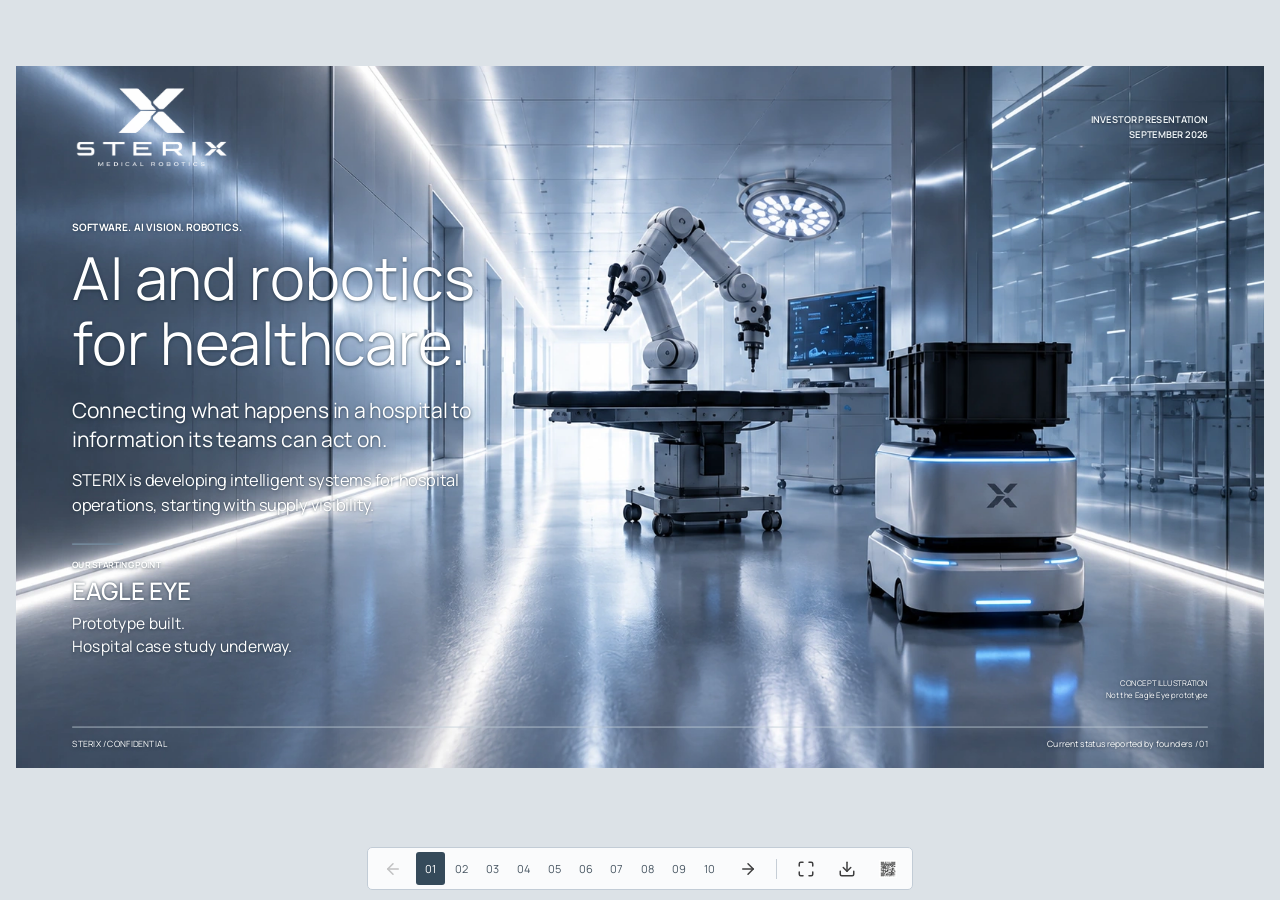
==== public/index.html @ 28130196 "Publish ten-page STERIX investor deck with supplied imagery and QR" ====
<!doctype html>
<html lang="en"><head>
<meta charset="utf-8">
<meta name="viewport" content="width=device-width,initial-scale=1">
<meta name="theme-color" content="#edf1f4">
<meta name="description" content="STERIX is developing software, AI vision and robotics for hospital operations. Investor presentation, September 2026.">
<meta name="robots" content="noindex,nofollow">
<meta property="og:title" content="STERIX | AI and robotics for healthcare">
<meta property="og:description" content="Software, AI vision and robotics for hospital operations. Investor presentation.">
<meta property="og:type" content="website">
<meta property="og:url" content="https://pitch.sterix.us/">
<meta property="og:image" content="https://pitch.sterix.us/assets/hero-supplied.0e3d3bbb1139.webp">
<title>STERIX | Investor Presentation</title>
<link rel="stylesheet" href="styles.d0906f175a22.css">
<script src="deck.1eab50371f44.js" defer=""></script>
<meta name="sterix-release" content="7e1e22ae320a"></head>
<body>
<main class="stage" aria-label="STERIX investor presentation">
<div class="slides">

<section class="slide cover cinematic" id="s1" aria-label="01 / Vision">
<img class="scene" src="assets/hero-supplied.0e3d3bbb1139.webp" alt="Concept illustration of a mobile robot and surgical research arms in a silver clinical environment">
<div class="scene-shade"></div>
<header class="page-header"><img class="logo" src="assets/logo.6b0d9ad7f511.png" alt="STERIX Medical Robotics"><p class="edition">INVESTOR PRESENTATION<br>SEPTEMBER 2026</p></header>
<div class="cover-copy">
<p class="eyebrow">SOFTWARE. AI VISION. ROBOTICS.</p>
<h1>AI and robotics<br>for healthcare.</h1>
<p class="lead">Connecting what happens in a hospital to information its teams can act on.</p>
<p class="horizon">STERIX is developing intelligent systems for hospital operations, starting with supply visibility.</p>
<div class="proof"><span class="proof-rule"></span><p class="eyebrow">OUR STARTING POINT</p><h2>EAGLE EYE</h2><p>Prototype built.<br>Hospital case study underway.</p></div>
</div>
<p class="art-caption">CONCEPT ILLUSTRATION<br>Not the Eagle Eye prototype</p>
<footer class="page-footer"><span>STERIX / CONFIDENTIAL</span><span>Current status reported by founders / 01</span></footer>
</section>

<section class="slide problem" id="s2" aria-label="02 / The workflow gap" hidden="">
<header class="page-header"><img class="logo" src="assets/logo.6b0d9ad7f511.png" alt="STERIX Medical Robotics"><span class="folio">02</span></header>
<div class="page-body">
<p class="eyebrow">START WITH A SPECIFIC WORKFLOW</p>
<h2>THE GAP WE'RE TARGETING.</h2>
<p class="intro">A supply check should lead to a clear next step, not just another observation.</p>
<div class="problem-grid">
<div class="needs">
<article><span class="step-number">01</span><div><h3>SEE WHAT IS THERE</h3><p>Check the presence of gloves, wipes and briefs. Establish what camera observations can reliably show.</p></div></article>
<article><span class="step-number">02</span><div><h3>KNOW WHO ACTS</h3><p>Make an exception visible to the appropriate team, with a clear owner and an agreed response.</p></div></article>
<article><span class="step-number">03</span><div><h3>KNOW WHAT HAPPENED</h3><p>Connect the finding to staff review and, in the planned workflow, a record of completed action.</p></div></article>
</div>
<div class="context-column"><figure><img src="assets/cabinet-supplied.9a222109af74.webp" alt="Silver mobile supply cabinet concept"><figcaption>CONCEPT ILLUSTRATION / NOT PROTOTYPE HARDWARE</figcaption></figure><p><strong>THE QUESTION WE'RE TESTING</strong><br>Can camera-derived evidence reduce checking effort and improve exception follow-through?</p></div>
</div>
<p class="baseline"><strong>BUILT AROUND EXISTING OPERATIONS</strong> Hospitals already use inventory software, barcodes, RFID and replenishment systems. Our intended buyers are supply-chain and operations teams, working with IT and clinical staff.</p>
</div>
<p class="sources">Workflow hypothesis, not a proven market-wide gap. Established approaches: GS1 Healthcare standards; PAR Excellence inventory automation. See source notes.</p>
<footer class="page-footer"><span>STERIX / THE PROBLEM</span><span>Validate a workflow before expanding / 02</span></footer>
</section>

<section class="slide opportunity" id="s3" aria-label="03 / Adoption context" hidden="">
<header class="page-header"><img class="logo" src="assets/logo.6b0d9ad7f511.png" alt="STERIX Medical Robotics"><span class="folio">03</span></header>
<div class="page-body"><p class="eyebrow">ADOPTION CONTEXT, NOT OUR ADDRESSABLE MARKET</p><h2>WHY NOW: ROBOTICS AT SCALE.</h2>
<p class="intro">Robotics is moving from technical possibility to repeated use. Healthcare adoption still has to be earned, workflow by workflow.</p>
<div class="stats">
<article><img class="line-icon" src="assets/icons/stethoscope.ba52ad92e84d.svg" alt=""><strong class="stat-value">3.15<span>M</span></strong><h3>ROBOT-ASSISTED PROCEDURES</h3><p>Procedures performed worldwide in 2025 using Intuitive's da Vinci surgical systems.</p><small>Intuitive Surgical / 2025 Form 10-K</small></article>
<article><img class="line-icon" src="assets/icons/chart-no-axes-combined.2a614a5c0495.svg" alt=""><strong class="stat-value">$26.3<span>B</span></strong><h3>MEDICAL ROBOTICS MARKET</h3><p>IMARC's global 2025 estimate, with a $97.8B forecast for 2034 across medical robotic systems.</p><small>Third-party market estimate and forecast</small></article>
<article><img class="line-icon" src="assets/icons/factory.45aaeb25e377.svg" alt=""><strong class="stat-value">4.66<span>M</span></strong><h3>INDUSTRIAL ROBOTS IN USE</h3><p>Operational stock worldwide in 2024, across industries. Evidence of broader industrial adoption.</p><small>International Federation of Robotics / 2025</small></article>
</div>
<div class="thesis"><span>OUR RESPONSE</span><p>Take one operational application through hospital evaluation, prove its usefulness, then build toward repeatable deployment.</p></div>
</div>
<p class="sources"><a href="https://www.sec.gov/Archives/edgar/data/1035267/000103526726000010/isrg-20251231.htm">Intuitive 2025 Form 10-K, p. 68</a> · <a href="https://www.imarcgroup.com/medical-robotic-systems-market">IMARC: Medical Robotic Systems Market</a> · <a href="https://ifr.org/ifr-press-releases/news/global-robot-demand-in-factories-doubles-over-10-years">IFR: World Robotics 2025</a><br>Different categories and measurement periods. These figures are context, not STERIX revenue, demand or TAM.</p>
<footer class="page-footer"><span>STERIX / WHY NOW</span><span>Specific application. Measured proof. / 03</span></footer>
</section>

<section class="slide software" id="s4" aria-label="04 / The software" hidden="">
<header class="page-header"><img class="logo" src="assets/logo.6b0d9ad7f511.png" alt="STERIX Medical Robotics"><span class="folio">04</span></header>
<div class="page-body">
<p class="eyebrow">PLANNED ARCHITECTURE / UNDER DEVELOPMENT</p>
<h2>THE SOFTWARE THAT CONNECTS THE WORK.</h2>
<p class="intro">A shared record of evidence, operating rules, exceptions, approvals and what happened next.</p>
<div class="software-grid">
<div class="software-scope">
<article><span class="stage-label">CURRENT APPLICATION</span><h3>PRESENCE AND REPORTING</h3><p>Eagle Eye starts with supply observations and daily reports for staff review.</p></article>
<article><span class="stage-label">PLANNED WORKFLOWS</span><h3>RECONCILIATION AND CLOSURE</h3><p>Connect inventory exceptions, findings or recalls to owners, deadlines, escalation and reviewed closure.</p></article>
<article><span class="stage-label">FUTURE ROBOT OPERATIONS</span><h3>AUTHORIZED ACTION</h3><p>Extend the same record to robot permissions, stop states, maintenance and staff handoffs.</p></article>
</div>
<figure class="software-art"><img src="assets/software-supplied.7e8d77240273.webp" alt="Concept illustration of a hospital operations interface in a silver control room"><figcaption>CONCEPT INTERFACE / ILLUSTRATIVE DATA</figcaption><p>Evidence, ownership and review history in one intended operating view. Not a live product screenshot or a deployed integration.</p></figure>
</div>
<div class="operating-loop"><div><span>01</span><strong>OBSERVE</strong></div><b aria-hidden="true">→</b><div><span>02</span><strong>IDENTIFY WHAT<br>NEEDS ATTENTION</strong></div><b aria-hidden="true">→</b><div><span>03</span><strong>ASSIGN AN OWNER</strong></div><b aria-hidden="true">→</b><div><span>04</span><strong>RECORD COMPLETION</strong></div></div>
</div>
<p class="sources">Intended architecture from STERIX platform and strategy materials. Human accountability remains with staff. This is not a verified, deployed end-to-end platform.</p>
<footer class="page-footer"><span>STERIX / THE SOFTWARE</span><span>From observation to accountable action / 04</span></footer>
</section>

<section class="slide evidence" id="s5" aria-label="05 / Eagle Eye evaluation" hidden="">
<header class="page-header"><img class="logo" src="assets/logo.6b0d9ad7f511.png" alt="STERIX Medical Robotics"><span class="folio">05</span></header>
<div class="page-body"><p class="eyebrow">CURRENT PROOF POINT</p><h2>EAGLE EYE: BUILT AND<br>UNDER EVALUATION.</h2><p class="intro">The first application is deliberately narrow: supply presence, daily reports and staff review.</p>
<div class="evidence-grid"><div><h3 class="column-heading">WHAT EXISTS</h3><p class="large-statement">A built prototype.<br>A hospital case study underway.</p><p class="supporting">Founder-reported status. The current workflow tracks gloves, wipes and briefs. Camera configuration and integration are being assessed.</p><div class="evidence-note"><img src="assets/icons/scan-line.8990b525703a.svg" alt=""><p>The pitch illustrations show a design direction, not photographs or exact renderings of the hospital prototype.</p></div></div>
<div><h3 class="column-heading">WHAT WE'RE TESTING</h3><ul class="test-list"><li><span>01</span>Agreement with staff spot checks</li><li><span>02</span>Missed and incorrect presence reports</li><li><span>03</span>Completeness of daily reports</li><li><span>04</span>Staff effort to review and respond</li><li><span>05</span>Installation and integration requirements</li></ul><p class="test-boundary">Agree acceptance thresholds before evaluation. No performance results are claimed here.</p></div></div>
<div class="current-flow"><span>CURRENT WORKFLOW</span><strong>PRESENCE CHECKS</strong><b aria-hidden="true">→</b><strong>DAILY REPORT</strong><b aria-hidden="true">→</b><strong>STAFF REVIEW</strong></div>
</div>
<p class="sources">Source: founder status and September 14, 2026 integration/demo meeting summary. Proposed evaluation measures, not achieved results.</p>
<footer class="page-footer"><span>STERIX / EAGLE EYE</span><span>Make the evidence inspectable / 05</span></footer>
</section>

<section class="slide portfolio" id="s6" aria-label="06 / Concept portfolio" hidden="">
<header class="page-header"><img class="logo" src="assets/logo.6b0d9ad7f511.png" alt="STERIX Medical Robotics"><span class="folio">06</span></header>
<div class="page-body"><p class="eyebrow">A SHARED SOFTWARE APPROACH / A GATED HARDWARE ROADMAP</p><h2>WHAT WE'RE BUILDING NEXT.</h2><p class="intro">Different hospital tasks. A common ambition: useful evidence, human review and accountable action.</p>
<div class="concepts">
<article><figure><img src="assets/mobile-supplied.efd6587dafb5.webp" alt="Silver mobile robot with a black tote, concept illustration"></figure><p class="concept-category">MOBILE OBSERVATION / CONCEPT</p><h3>SCOUT</h3><p>Mobile inventory and camera observation, connected to records that staff can review.</p></article>
<article><figure><img src="assets/trayguard-studio-original.584236eae730.webp" alt="Instrument inspection and handling concept illustration"></figure><p class="concept-category">INSPECTION + HANDLING / CONCEPT</p><h3>STERISIGHT +<br>TRAYGUARD</h3><p>Inspection records and assisted handling. Staff retain final release responsibility.</p></article>
<article><figure><img src="assets/healthpod.91251e9805c1.webp" alt="Health screening pod concept illustration"></figure><p class="concept-category">SCREENING / CONCEPT</p><h3>HEALTHPOD</h3><p>Selected screening measurements organized for clinician review, not autonomous diagnosis.</p></article>
<article><figure><img src="assets/arm-supplied.09ec283bd1b3.webp" alt="Medical robotic arm concept illustration"></figure><p class="concept-category">LONG-TERM / RESEARCH DIRECTION</p><h3>FUTURE SURGICAL<br>RESEARCH</h3><p>A separate research horizon, not a built product or a commitment to clinical deployment.</p></article>
</div></div>
<p class="sources">All images are concept illustrations; depicted shapes are not exact prototypes. Shared integration is an ambition, not a validated capability. Concepts are subject to feasibility, safety and applicable regulatory work.</p>
<footer class="page-footer"><span>STERIX / THE PORTFOLIO</span><span>Prove the first workflow. Gate the next. / 06</span></footer>
</section>

<section class="slide business" id="s7" aria-label="07 / Commercial model" hidden="">
<header class="page-header"><img class="logo" src="assets/logo.6b0d9ad7f511.png" alt="STERIX Medical Robotics"><span class="folio">07</span></header>
<div class="page-body"><p class="eyebrow">PROPOSED COMMERCIAL MODEL</p><h2>FROM EVALUATION TO<br>RECURRING REVENUE.</h2><p class="intro">Sell a defined operational outcome first. Earn the right to become a recurring part of the workflow.</p>
<div class="commercial-steps">
<article><span class="step-number">01</span><h3>PAID EVALUATION</h3><p>A scoped workflow, agreed acceptance criteria and a documented path to a paid site agreement.</p></article>
<article><span class="step-number">02</span><h3>RECURRING SOFTWARE</h3><p>Annual software and support per paid site, with responsibilities and service scope made explicit.</p></article>
<article><span class="step-number">03</span><h3>SEPARATE DEPLOYMENT</h3><p>Hardware, installation and integration priced separately rather than hidden in software economics.</p></article>
</div>
<div class="arr-band"><div class="price-assumption"><span>ILLUSTRATIVE ANNUAL PRICE / SITE</span><strong data-price="60000">$60K</strong></div><div class="arr-scenario" data-sites="5" data-arr="300000"><span>5 PAID SITES</span><strong>$300K</strong><small>ANNUAL RECURRING REVENUE</small></div><div class="arr-scenario" data-sites="10" data-arr="600000"><span>10 PAID SITES</span><strong>$600K</strong><small>ANNUAL RECURRING REVENUE</small></div><div class="arr-scenario" data-sites="20" data-arr="1200000"><span>20 PAID SITES</span><strong>$1.2M</strong><small>ANNUAL RECURRING REVENUE</small></div></div>
<p class="commercial-proof"><strong>WHAT MUST BE PROVEN</strong> Budget ownership, procurement and security approval, willingness to pay, and the full cost of delivering and supporting each site.</p>
</div>
<p class="sources">Pricing is an unvalidated planning assumption. Site counts are arithmetic scenarios, not pipeline, contracted customers or a revenue forecast. Hardware and project fees excluded from ARR.</p>
<footer class="page-footer"><span>STERIX / THE BUSINESS MODEL</span><span>Commercial evidence before commercial scale / 07</span></footer>
</section>

<section class="slide team" id="s8" aria-label="08 / Execution capabilities" hidden="">
<header class="page-header"><img class="logo" src="assets/logo.6b0d9ad7f511.png" alt="STERIX Medical Robotics"><span class="folio">08</span></header>
<div class="page-body"><p class="eyebrow">COLLECTIVE EXPERIENCE</p><h2>EXPERIENCE TO BUILD AND DEPLOY.</h2><p class="intro">Hospital technology needs more than a working device. It needs a workflow people can use, install, support and buy.</p>
<div class="capability-grid">
<article><img class="line-icon" src="assets/icons/hospital.43766c2280fe.svg" alt=""><h3>HOSPITAL<br>OPERATIONS</h3><p>Translate day-to-day supply and care processes into practical requirements and meaningful evaluation criteria.</p><span class="contribution">WORKFLOW UNDERSTANDING</span></article>
<article><img class="line-icon" src="assets/icons/settings.ceea1a72d04b.svg" alt=""><h3>INDUSTRIAL<br>AUTOMATION</h3><p>Connect hardware, controls and installation requirements to a system that can be tested and maintained.</p><span class="contribution">ENGINEERING + INSTALLATION</span></article>
<article><img class="line-icon" src="assets/icons/layers.e0471ac93c7e.svg" alt=""><h3>PRODUCT<br>DESIGN</h3><p>Make observations and exceptions understandable, with clear interaction, review and handoff responsibilities.</p><span class="contribution">USABILITY + HUMAN REVIEW</span></article>
<article><img class="line-icon" src="assets/icons/briefcase-business.ec4df49eaa2c.svg" alt=""><h3>BUSINESS<br>DEVELOPMENT</h3><p>Define the buyer, paid scope, procurement path and partnerships needed to turn evaluation into adoption.</p><span class="contribution">COMMERCIAL EXECUTION</span></article>
</div>
<div class="team-thesis"><span>THE OPERATING PRINCIPLE</span><p>Build with the people who do the work.<br>Advance on documented evidence.</p></div>
</div>
<p class="sources">Founder-described collective capability areas. No individual credentials, named advisers or quantified track record are asserted on this page.</p>
<footer class="page-footer"><span>STERIX / EXECUTION</span><span>Clinical context meets engineering discipline / 08</span></footer>
</section>

<section class="slide roadmap" id="s9" aria-label="09 / Milestones" hidden="">
<header class="page-header"><img class="logo" src="assets/logo.6b0d9ad7f511.png" alt="STERIX Medical Robotics"><span class="folio">09</span></header>
<div class="page-body"><p class="eyebrow">PROPOSED PROGRAM / MONTHS FROM FUNDING</p><h2>FOUR MILESTONES FOR THE NEXT 24 MONTHS.</h2><p class="intro">Each stage answers a different investment question. Progress depends on evidence, not the calendar alone.</p>
<div class="timeline">
<article><div class="timeline-head"><span>01</span><p>MONTHS 1-6</p></div><h3>PROVE THE<br>WORKFLOW</h3><p>Document the camera setup and protocol. Compare observations with staff checks and evaluate report quality.</p><div class="gate"><span>ADVANCE WHEN</span><p>Agreed criteria and workflow acceptance are met.</p></div></article>
<article><div class="timeline-head"><span>02</span><p>MONTHS 7-12</p></div><h3>PROVE WILLINGNESS<br>TO PAY</h3><p>Define paid scope, support and conversion terms. Establish a buyer and a procurement path.</p><div class="gate"><span>ADVANCE WHEN</span><p>A paid agreement supports further commercial investment.</p></div></article>
<article><div class="timeline-head"><span>03</span><p>MONTHS 13-18</p></div><h3>PROVE REPEATABLE<br>DELIVERY</h3><p>Test a standard installation, training and support runbook at another location. Measure delivery costs.</p><div class="gate"><span>ADVANCE WHEN</span><p>Another site can be served with bounded customization and effort.</p></div></article>
<article><div class="timeline-head"><span>04</span><p>MONTHS 19-24</p></div><h3>PROVE RECURRING<br>ECONOMICS</h3><p>Document recurring agreements, direct costs and usage. Review renewal or expansion when eligible.</p><div class="gate"><span>ADVANCE WHEN</span><p>Recurring pricing covers direct delivery costs and contributes to core costs.</p></div></article>
</div>
<p class="roadmap-boundary">Selected concept feasibility may begin after Month 12, subject to the operating gates and the existing budget. Future surgical development and trials remain separate.</p>
</div>
<p class="sources">Proposed stages, not promised results or dates of regulatory clearance. Detailed evaluation gates and cost categories are in the supporting notes.</p>
<footer class="page-footer"><span>STERIX / THE ROADMAP</span><span>Workflow → demand → delivery → economics / 09</span></footer>
</section>

<section class="slide investment cinematic" id="s10" aria-label="10 / Proposed investment" hidden="">
<img class="scene" src="assets/closing-room-supplied.55da4eb701bb.webp" alt="Supplied empty blue-silver room, concept illustration">
<div class="scene-shade"></div>
<header class="page-header"><img class="logo" src="assets/logo.6b0d9ad7f511.png" alt="STERIX Medical Robotics"><span class="folio">10</span></header>
<div class="page-body">
<p class="eyebrow">PROPOSED INVESTMENT / 24-MONTH PROGRAM</p>
<h2>VALIDATE. DEPLOY. EXPAND.</h2>
<div class="raise-heading"><strong>$6M</strong><p>Fund the evidence, software and delivery capability<br>needed to move from evaluation to repeatable adoption.</p></div>
<div class="allocation-bar" aria-label="80 percent team software operations, 8.3 percent equipment integration evaluation, 11.7 percent reserve"><span></span><span></span><span></span></div>
<div class="allocations">
<article data-amount="4800000" data-percent="80"><strong>$4.8M</strong><span>80.0%</span><div><h3>TEAM, SOFTWARE + OPERATIONS</h3><p>Build the workflow, support hospital evaluation and establish repeatable delivery.</p></div></article>
<article data-amount="500000" data-percent="8.3"><strong>$0.5M</strong><span>8.3%</span><div><h3>EQUIPMENT, INTEGRATION + EVALUATION</h3><p>Test the camera configuration, installation requirements and external evaluation needs.</p></div></article>
<article data-amount="700000" data-percent="11.7"><strong>$0.7M</strong><span>11.7%</span><div><h3>RESERVE</h3><p>Maintain flexibility as technical and deployment assumptions are tested.</p></div></article>
</div>
<p class="capital-boundary">Up to $0.5M for selected concept feasibility is <strong>included within the $5.3M planned spend</strong>, gated after Month 12. It is not additional funding. Future surgical development and trials are separate.</p>
<p class="investment-close">PROVE ONE WORKFLOW. BUILD A FOUNDATION FOR WHAT COMES NEXT.</p>
</div>
<a class="deck-qr" href="https://pitch.sterix.us/#s1" aria-label="Open the shareable STERIX presentation"><img src="assets/pitch-qr.babd0de7a723.png" alt="QR code linking to pitch.sterix.us"><span>PITCH.STERIX.US</span></a>
<p class="sources">Proposed use of funds and management planning assumptions. Program funding does not depend on assumed customer receipts. Background: concept illustration, not a STERIX-owned facility.</p>
<footer class="page-footer"><span>STERIX / CONFIDENTIAL</span><span>Investment discussion / 10</span></footer>
</section>
</div>
</main>
<nav class="controls" aria-label="Presentation controls">
<button id="previous" type="button" title="Previous page" aria-label="Previous page"><img src="assets/icons/arrow-left.e31ed0af85ff.svg" alt=""></button>
<div class="page-tabs"></div><select class="page-picker" aria-label="Page"></select>
<button id="next" type="button" title="Next page" aria-label="Next page"><img src="assets/icons/arrow-right.12b97a4d2821.svg" alt=""></button>
<span class="control-divider"></span>
<button id="fullscreen" type="button" title="Fullscreen" aria-label="Enter fullscreen"><img src="assets/icons/maximize.0864b30f3a6b.svg" alt=""></button>
<a href="STERIX-Investor-Deck-V3.pdf" download="" title="Download PDF" aria-label="Download PDF"><img src="assets/icons/download.f68a21e11115.svg" alt=""></a>
<a href="assets/pitch-qr.babd0de7a723.png" download="" title="Download QR code" aria-label="Download QR code"><img src="assets/pitch-qr.babd0de7a723.png" alt=""></a>
</nav>
<p id="page-status" class="sr-only" aria-live="polite"></p>


</body></html>
---- public/styles.d0906f175a22.css ----
@font-face{font-family:Manrope;src:url('assets/Manrope.3ae11c49db04.ttf') format('truetype');font-weight:200 800;font-display:swap}
:root{--ink:#28333c;--muted:#596772;--line:#c8d0d7;--accent:#526e87;--paper:#fafbfc;--scale:1}
*{box-sizing:border-box;letter-spacing:0}
html,body{margin:0;background:#dce2e7;color:var(--ink);font-family:Manrope,'Segoe UI',sans-serif;-webkit-font-smoothing:antialiased}
body{height:100dvh;overflow:hidden}
h1,h2,h3,p,figure,dl,dd{margin:0}h1,h2,h3{font-weight:450}
a{color:inherit;text-underline-offset:3px}button,a{touch-action:manipulation}button,select{font:inherit}
.stage{position:fixed;inset:0 0 66px;display:flex;align-items:center;justify-content:center;overflow:hidden}
.slides{width:1600px;height:900px;flex:0 0 1600px;position:relative;transform:scale(var(--scale));transform-origin:center}
.slide{position:relative;width:1600px;height:900px;overflow:hidden;background:var(--paper)}
.slide[hidden]{display:none}
.page-header{position:absolute;top:26px;left:72px;right:72px;height:104px;display:flex;align-items:center;justify-content:space-between;z-index:3}
.logo{width:170px;height:96px;object-fit:contain}
.folio{font-size:30px;line-height:1;font-weight:300}
.page-body{position:relative;padding:158px 72px 0}
.eyebrow{font-size:13px;line-height:1.5;font-weight:700;text-transform:uppercase;color:var(--accent);margin-bottom:13px}
h2{font-size:53px;line-height:1.12;font-weight:400}
h3{font-weight:600}
.intro{font-size:23px;line-height:1.45;color:var(--muted);margin-top:17px;max-width:1320px}
.page-footer{position:absolute;left:72px;right:72px;bottom:24px;display:flex;justify-content:space-between;gap:20px;padding-top:13px;border-top:1px solid var(--line);font-size:11px;line-height:1.4;color:var(--muted)}
.sources{position:absolute;bottom:69px;left:72px;right:72px;font-size:11px;line-height:1.5;color:var(--muted)}
.line-icon{width:43px;height:43px;opacity:.7}
.scene{position:absolute;inset:0;width:100%;height:100%;object-fit:cover}
.scene-shade{position:absolute;inset:0}
.cover{color:#fff;--muted:#fff;--accent:#fff;--line:#becbd5;text-shadow:0 1px 4px #142635b3}
.cover .scene-shade{display:none}
.cover .logo{width:204px;height:115px;filter:brightness(0) invert(1)}
.cover .horizon{color:#fff}
.edition{font-size:12px;line-height:1.6;text-align:right;font-weight:650;color:#f0f5f8;text-shadow:0 1px 3px #233344}
.cover-copy{position:absolute;top:197px;left:72px;width:610px}
.cover h1{font-size:76px;line-height:1.1;font-weight:350}
.cover .lead{font-size:27px;line-height:1.42;margin-top:25px;max-width:600px}
.horizon{font-size:21px;line-height:1.5;color:#4f606e;margin-top:17px;max-width:560px}
.proof{margin-top:34px}
.proof-rule{display:block;height:2px;width:65px;background:#748a9c;margin-bottom:18px}
.proof .eyebrow{font-size:11px;margin-bottom:6px}
.proof h2{font-size:31px;font-weight:550}
.proof>p:last-child{font-size:20px;line-height:1.45;margin-top:10px}
.art-caption{position:absolute;right:72px;bottom:80px;padding:7px 0;color:#fff;font-size:10px;line-height:1.45;text-align:right}
.cover .page-footer>span:last-child{color:#fff}
.step-number{display:grid;place-items:center;flex:0 0 36px;width:36px;height:36px;font-size:13px;border:1px solid #94a6b5;border-radius:50%;color:#526778}
.problem-grid{display:grid;grid-template-columns:1.15fr .95fr;gap:90px;margin-top:27px;height:335px}
.needs article{display:flex;gap:24px;margin-bottom:27px}
.needs h3{font-size:23px;line-height:1.3;margin-bottom:8px}
.needs p{font-size:21px;line-height:1.45;color:var(--muted);max-width:580px}
.context-column{display:grid;grid-template-columns:250px 1fr;gap:23px;align-items:center}
.context-column figure{position:relative;height:360px}
.context-column img{width:100%;height:335px;object-fit:contain;mix-blend-mode:multiply}
.context-column figcaption{font-size:9px;line-height:1.4;text-align:center;color:var(--muted)}
.context-column p{font-size:23px;line-height:1.5}
.context-column strong{font-size:12px;font-weight:700;display:inline-block;margin-bottom:14px;color:var(--accent)}
.baseline{font-size:19px;line-height:1.45;border-top:1px solid var(--line);padding-top:22px;margin-top:21px;color:var(--muted)}
.baseline strong{font-size:12px;display:block;margin-bottom:8px;color:var(--ink)}
.stats{display:grid;grid-template-columns:1fr 1fr 1fr;gap:40px;margin-top:26px}
.stats article+article{border-left:1px solid var(--line);padding-left:40px}
.stats .line-icon{width:40px;height:40px;margin-bottom:10px}
.stat-value{font-size:82px;line-height:1.15;font-weight:350;display:block;white-space:nowrap;margin-bottom:12px}
.stat-value span{font-size:43px}
.stats h3{font-size:22px;line-height:1.35;margin-bottom:12px}
.stats p{font-size:21px;line-height:1.45;color:var(--muted)}
.stats small{display:block;font-size:11px;line-height:1.5;margin-top:16px;color:var(--muted)}
.thesis{display:flex;gap:40px;align-items:baseline;border-top:1px solid var(--line);padding-top:18px;margin-top:19px}
.thesis>span{font-size:12px;font-weight:700;flex:0 0 168px;color:var(--accent)}
.thesis p{font-size:22px;line-height:1.4;max-width:1130px}
.software .page-body{padding-top:151px}
.software h2{font-size:49px}
.software .intro{font-size:22px}
.software-grid{display:grid;grid-template-columns:.95fr 1.05fr;gap:76px;margin-top:26px}
.software-scope article+article{margin-top:19px}
.stage-label{font-size:10px;line-height:1.5;font-weight:700;color:var(--accent)}
.software-scope h3{font-size:20px;line-height:1.3;margin-top:4px}
.software-scope p{font-size:18px;line-height:1.45;margin-top:5px;color:var(--muted)}
.software-art>img{display:block;width:100%;height:302px;object-fit:cover}
.software-art figcaption{font-size:10px;line-height:1.5;font-weight:650;color:var(--accent);margin-top:12px}
.software-art p{font-size:16px;line-height:1.45;color:var(--muted);margin-top:6px}
.concept-screen{border:1px solid #bbc7d1;border-radius:6px;background:#fff;overflow:hidden}
.screen-top{display:flex;justify-content:space-between;gap:20px;background:#e8eef3;color:#405564;padding:14px 22px;font-size:10px;line-height:1.5;font-weight:650}
.screen-content{padding:17px 24px 8px}
.record-title{display:flex;gap:16px;align-items:center;margin-bottom:14px}
.record-title img{width:31px;height:31px;opacity:.7}
.record-title h3{font-size:22px;line-height:1.3;margin-top:2px}
.concept-screen dl>div{display:grid;grid-template-columns:139px 1fr;gap:16px;border-top:1px solid #e1e6ea;padding:9px 0;align-items:baseline}
.concept-screen dt{font-size:10px;line-height:1.5;font-weight:650;color:#647886}
.concept-screen dd{font-size:16px;line-height:1.45}
.screen-disclaimer{font-size:9px;line-height:1.5;padding:9px 24px 13px;color:#637481}
.operating-loop{display:grid;grid-template-columns:1fr 24px 1.5fr 24px 1.3fr 24px 1.4fr;gap:17px;align-items:center;padding-top:23px;margin-top:28px;border-top:1px solid var(--line)}
.operating-loop>div{display:flex;align-items:center;gap:12px}
.operating-loop span{font-size:12px;color:#648095}
.operating-loop strong{font-size:16px;line-height:1.4;font-weight:650}
.operating-loop b{font-size:24px;font-weight:350;color:#7c8d9c}
.evidence-grid{display:grid;grid-template-columns:1fr 1fr;gap:95px;margin-top:34px}
.column-heading{font-size:13px;line-height:1.5;color:var(--accent);padding-bottom:14px;border-bottom:1px solid var(--line);margin-bottom:22px}
.large-statement{font-size:31px;line-height:1.4}
.supporting{font-size:20px;line-height:1.5;color:var(--muted);margin-top:15px;max-width:630px}
.evidence-note{display:flex;gap:18px;margin-top:22px}
.evidence-note img{width:29px;height:29px;flex:0 0 29px;opacity:.6}
.evidence-note p{font-size:16px;line-height:1.5;color:var(--muted)}
.test-list{list-style:none;margin:0;padding:0}
.test-list li{font-size:21px;line-height:1.4;margin-bottom:15px;display:flex;gap:19px}
.test-list span{font-size:12px;line-height:2.4;color:#738593}
.test-boundary{font-size:16px;line-height:1.45;color:var(--muted);margin-top:14px}
.current-flow{display:flex;align-items:center;gap:35px;border-top:1px solid var(--line);padding-top:22px;margin-top:24px}
.current-flow>span{font-size:11px;color:var(--accent);margin-right:30px}
.current-flow strong{font-size:17px;font-weight:600}
.current-flow b{font-size:25px;font-weight:350;color:#7c8d9c}
.portfolio{background:#fff}
.portfolio .intro{font-size:21px}
.concepts{display:grid;grid-template-columns:repeat(4,1fr);gap:28px;margin-top:18px}
.concepts article{min-width:0}
.concepts figure{height:278px;position:relative;overflow:hidden}
.concepts figure img{display:block;width:100%;height:100%;object-fit:contain}
.concept-category{font-size:10px;line-height:1.5;font-weight:650;color:var(--accent);margin-top:13px}
.concepts h3{font-size:25px;line-height:1.2;min-height:61px;margin:11px 0}
.concepts article>p:not(.concept-category){font-size:19px;line-height:1.45;color:var(--muted)}
.commercial-steps{display:grid;grid-template-columns:repeat(3,1fr);gap:65px;margin-top:30px}
.commercial-steps .step-number{margin-bottom:13px}
.commercial-steps h3{font-size:23px;line-height:1.3;margin-bottom:10px}
.commercial-steps p{font-size:20px;line-height:1.45;color:var(--muted)}
.arr-band{display:grid;grid-template-columns:1.25fr 1fr 1fr 1fr;gap:35px;align-items:center;margin:29px -72px 0;padding:24px 72px;background:#e5ebef}
.arr-band span{display:block;font-size:12px;line-height:1.4;color:#516774}
.arr-band strong{display:block;font-size:48px;line-height:1.15;font-weight:350;margin-top:7px}
.arr-band .price-assumption strong{font-size:61px}
.arr-band .arr-scenario{border-left:1px solid #b9c5ce;padding-left:29px}
.arr-band small{display:block;font-size:9px;line-height:1.5;color:#5c7280;margin-top:4px}
.commercial-proof{font-size:17px;line-height:1.45;margin-top:13px;color:var(--muted)}
.commercial-proof strong{font-size:11px;color:var(--ink);display:block;margin-bottom:6px}
.capability-grid{display:grid;grid-template-columns:repeat(4,1fr);gap:40px;margin-top:41px}
.capability-grid article+article{border-left:1px solid var(--line);padding-left:34px}
.capability-grid .line-icon{width:50px;height:50px;margin-bottom:20px}
.capability-grid h3{font-size:25px;line-height:1.25;margin-bottom:18px}
.capability-grid p{font-size:20px;line-height:1.5;color:var(--muted)}
.contribution{display:block;font-size:10px;line-height:1.5;font-weight:700;color:var(--accent);margin-top:25px}
.team-thesis{display:flex;gap:60px;margin-top:35px;border-top:1px solid var(--line);padding-top:23px}
.team-thesis span{font-size:12px;line-height:1.5;color:var(--accent);padding-top:4px}
.team-thesis p{font-size:27px;line-height:1.4}
.roadmap h2{font-size:49px}
.timeline{display:grid;grid-template-columns:repeat(4,1fr);gap:38px;margin-top:40px;position:relative}
.timeline:before{content:'';position:absolute;left:16px;right:0;top:18px;height:1px;background:#b4c1cb}
.timeline article{position:relative;min-width:0}
.timeline-head{display:flex;align-items:center;gap:14px}
.timeline-head>span{display:grid;place-items:center;width:36px;height:36px;flex:0 0 36px;background:#435e73;color:white;border-radius:50%;font-size:12px}
.timeline-head p{font-size:12px;line-height:1.5;background:var(--paper);padding-right:12px;color:var(--muted)}
.timeline h3{font-size:24px;line-height:1.25;margin-top:23px;min-height:61px}
.timeline article>p{font-size:20px;line-height:1.45;color:var(--muted);margin-top:17px;min-height:145px}
.gate{border-top:1px solid var(--line);padding-top:15px;margin-top:12px}
.gate span{font-size:10px;line-height:1.5;font-weight:700;color:var(--accent)}
.gate p{font-size:18px;line-height:1.45;margin-top:8px}
.roadmap-boundary{font-size:16px;line-height:1.45;color:var(--muted);margin-top:27px}
.investment{color:#f2f7fa;--muted:#d4dfe7;--accent:#baccd9;--line:#8c9aa6}
.investment .scene-shade{background:linear-gradient(90deg,rgba(22,34,45,.91) 0%,rgba(22,34,45,.88) 48%,rgba(22,34,45,.63) 75%,rgba(22,34,45,.2) 100%)}
.investment .page-header{top:0;left:0;right:0;height:139px;padding:20px 72px;background:#edf2f6ed;color:#314452}
.investment .page-body{padding-top:169px;max-width:1340px}
.investment h2{font-size:46px}
.raise-heading{display:flex;gap:48px;align-items:center;margin-top:15px}
.raise-heading>strong{font-size:114px;line-height:1.1;font-weight:300;flex:0 0 250px}
.raise-heading p{font-size:23px;line-height:1.5;color:#e0e8ee}
.allocation-bar{height:6px;display:grid;grid-template-columns:80fr 8.3fr 11.7fr;gap:3px;margin-top:21px}
.allocation-bar span:nth-child(1){background:#ecf3f7}.allocation-bar span:nth-child(2){background:#9fb6c8}.allocation-bar span:nth-child(3){background:#728a9d}
.allocations{margin-top:15px}
.allocations article{display:grid;grid-template-columns:142px 78px 1fr;gap:20px;align-items:start;border-bottom:1px solid #6f8291;padding:13px 0;min-height:82px}
.allocations article>strong{font-size:33px;line-height:1.3;font-weight:450}
.allocations article>span{font-size:16px;line-height:1.5;padding-top:8px;color:#c9d7e2}
.allocations h3{font-size:20px;line-height:1.35}
.allocations p{font-size:16px;line-height:1.45;color:#d5dfe7;margin-top:5px}
.capital-boundary{font-size:15px;line-height:1.5;margin-top:21px;color:#d5dfe7;max-width:1140px}
.capital-boundary strong{font-weight:650;color:#edf5fa}
.investment-close{font-size:17px;line-height:1.5;font-weight:550;margin-top:22px}
.investment .sources{max-width:1290px}
.deck-qr{position:absolute;right:72px;top:526px;width:144px;text-align:center;text-decoration:none}
.deck-qr img{display:block;width:144px;height:144px}
.deck-qr span{display:block;font-size:10px;line-height:1.5;margin-top:10px;color:#fff}
.controls{position:fixed;bottom:10px;left:50%;transform:translateX(-50%);height:43px;display:flex;align-items:center;gap:6px;background:#fafbfc;border:1px solid #c2ccd6;border-radius:5px;padding:4px 7px;z-index:5}
.controls button,.controls a{width:35px;height:33px;display:grid;place-items:center;text-decoration:none;background:none;border:0;color:#485662;cursor:pointer;font-size:15px;border-radius:3px}
.controls img{width:18px;height:18px;opacity:.75}
.page-tabs{display:flex;gap:2px}.page-tabs button{font-size:11px;width:29px}
.page-picker{display:none}
.controls [aria-current=page]{background:#354a5a;color:white}
.controls button:hover,.controls a:hover{background:#e2e7eb;color:#28333d}
.controls button:disabled{opacity:.3;cursor:default}
.controls button:focus-visible,.controls a:focus-visible,.controls select:focus-visible{outline:2px solid #526e87;outline-offset:2px}
.control-divider{height:20px;width:1px;background:#c6ced6;margin:0 5px}
.sr-only{position:absolute;width:1px;height:1px;overflow:hidden;clip-path:inset(50%);white-space:nowrap}
@media(max-width:700px){
body{background:var(--paper)}
.stage{display:block;overflow-x:hidden;overflow-y:auto;padding-bottom:24px}
.slides{width:100%;height:auto;transform:none}
.slide{width:100%;height:auto;min-height:calc(100dvh - 66px);overflow:hidden;padding-bottom:22px}
.page-header{position:relative;top:auto;left:auto;right:auto;margin:0 24px;height:108px;padding-top:12px}
.logo{width:120px;height:68px}.folio{font-size:24px}
.page-body,.software .page-body,.investment .page-body{padding:28px 24px 0;width:auto;max-width:none}
.eyebrow{font-size:10px;margin-bottom:13px}
h2,.software h2,.investment h2,.roadmap h2{font-size:32px;line-height:1.17}
.intro,.software .intro,.portfolio .intro{font-size:18px;line-height:1.5;margin-top:20px}
.page-footer{position:relative;left:auto;right:auto;bottom:auto;margin:28px 24px 0;font-size:9px}
.sources,.investment .sources{position:relative;left:auto;right:auto;bottom:auto;margin:28px 24px 0;font-size:10px}
.cover{background:#2b3f50}
.cover .page-header{margin:0;padding:16px 24px;background:#2b3f50;height:110px}
.cover .logo{width:135px;height:76px}.edition{font-size:9px;color:#fff}
.cover .scene{height:330px;top:110px;object-position:72% center}
.cover .scene-shade{display:none}
.cover-copy{position:relative;top:auto;left:auto;width:auto;padding:355px 24px 0}
.cover h1{font-size:45px;line-height:1.15}
.cover .lead{font-size:21px;line-height:1.5;margin-top:21px}
.horizon{font-size:18px}.proof{margin-top:27px}.proof h2{font-size:28px}.proof>p:last-child{font-size:19px}
.art-caption{position:relative;right:auto;bottom:auto;display:table;margin:25px 24px 0;text-align:left;font-size:9px;padding:0;background:none}
.cover .page-footer>span:last-child{background:none;color:var(--muted);padding:0}
.problem-grid{grid-template-columns:1fr;gap:28px;height:auto;margin-top:30px}
.needs article{gap:16px;margin-bottom:27px}.needs h3{font-size:21px}.needs p{font-size:18px}
.context-column{grid-template-columns:1fr;gap:20px}.context-column figure{height:325px}.context-column img{height:300px}
.context-column p{font-size:22px}.baseline{font-size:17px;margin-top:27px}.baseline strong{font-size:10px}
.stats{grid-template-columns:1fr;gap:30px;margin-top:35px}
.stats article+article{border-left:0;border-top:1px solid var(--line);padding:28px 0 0}
.stat-value{font-size:78px}.stats h3{font-size:22px}.stats p{font-size:19px}
.thesis{display:block;margin-top:30px}.thesis>span{display:block;margin-bottom:15px}.thesis p{font-size:21px}
.software-grid{grid-template-columns:1fr;gap:29px;margin-top:29px}
.software-art>img{height:auto;aspect-ratio:1672/941;object-fit:contain}
.software-scope article+article{margin-top:25px}.software-scope h3{font-size:20px}.software-scope p{font-size:18px}
.screen-top{padding:12px 14px;flex-wrap:wrap;gap:4px;font-size:9px}.screen-content{padding:18px 14px 6px}
.record-title{gap:10px}.record-title img{width:26px;height:26px}.record-title h3{font-size:19px}
.concept-screen dl>div{grid-template-columns:1fr;gap:4px;padding:10px 0}.concept-screen dd{font-size:16px}
.screen-disclaimer{font-size:8px;padding:10px 14px 13px}
.operating-loop{grid-template-columns:1fr;gap:15px;margin-top:27px}.operating-loop b{display:none}.operating-loop strong{font-size:16px}.operating-loop br{display:none}
.evidence-grid{grid-template-columns:1fr;gap:32px;margin-top:29px}.large-statement{font-size:27px}
.supporting{font-size:18px}.evidence-note p{font-size:16px}.test-list li{font-size:18px}
.current-flow{flex-wrap:wrap;gap:16px;margin-top:30px}.current-flow>span{flex:0 0 100%;margin-right:0}.current-flow strong{font-size:14px}
.concepts{grid-template-columns:1fr;gap:33px;margin-top:25px}
.concepts figure{height:340px}.concepts h3{font-size:26px;min-height:0}.concepts article>p:not(.concept-category){font-size:19px}
.commercial-steps{grid-template-columns:1fr;gap:30px;margin-top:30px}
.commercial-steps h3{font-size:22px}.commercial-steps p{font-size:19px}
.arr-band{grid-template-columns:1fr;gap:22px;margin:29px -24px 0;padding:28px 24px}
.arr-band .arr-scenario{border-left:0;border-top:1px solid #bdcbd5;padding:18px 0 0}
.arr-band strong{font-size:47px}.arr-band .price-assumption strong{font-size:61px}
.commercial-proof{font-size:17px;margin-top:24px}
.capability-grid{grid-template-columns:1fr;gap:32px;margin-top:35px}
.capability-grid article+article{border-left:0;border-top:1px solid var(--line);padding:28px 0 0}
.capability-grid h3{font-size:25px}.capability-grid p{font-size:19px}.capability-grid .line-icon{margin-bottom:16px}
.contribution{margin-top:18px}.team-thesis{display:block;margin-top:30px}.team-thesis span{display:block;margin-bottom:16px}.team-thesis p{font-size:25px}
.timeline{grid-template-columns:1fr;gap:32px;margin-top:34px}.timeline:before{display:none}
.timeline article+article{border-top:1px solid var(--line);padding-top:27px}.timeline h3{font-size:25px;min-height:0;margin-top:18px}
.timeline article>p{font-size:19px;min-height:0;margin-top:15px}.gate p{font-size:18px}.roadmap-boundary{font-size:16px;margin-top:32px}
.investment .page-header{position:relative;top:auto;left:auto;right:auto;height:110px;margin:0;padding:16px 24px}
.investment .scene-shade{background:#172938db}
.raise-heading{display:block;margin-top:24px}.raise-heading>strong{font-size:100px}.raise-heading p{font-size:21px;margin-top:16px}.raise-heading br{display:none}
.allocations article{grid-template-columns:1fr 1fr;gap:7px 18px;padding:19px 0}.allocations article>div{grid-column:1/-1}
.allocations article>strong{font-size:32px}.allocations article>span{text-align:right}.allocations h3{font-size:18px;margin-top:6px}.allocations p{font-size:16px}
.capital-boundary{font-size:15px;margin-top:24px}.investment-close{font-size:17px;margin-top:24px}
.deck-qr{position:relative;right:auto;top:auto;display:block;width:144px;margin:28px 24px 0}
.page-tabs{display:none}.page-picker{display:block;width:91px;height:32px;font-size:12px;border:1px solid #c3ced7;background:#fafbfc;color:#354a5a;border-radius:3px}
}
@page{size:1600px 900px;margin:0}
@media print{
html,body{background:white;width:1600px;height:auto;overflow:visible;-webkit-print-color-adjust:exact;print-color-adjust:exact}
.stage{position:static;display:block;overflow:visible;padding:0}
.slides{width:1600px;height:auto;transform:none!important;position:static}
.slide,.slide[hidden]{display:block!important;width:1600px;height:900px;break-after:page;page-break-after:always}
.slide:last-child{break-after:auto;page-break-after:auto}
.controls,#page-status{display:none!important}
.cover{background:url('assets/print-background-1.6b2b791d90c6.jpg') center/100% 100% no-repeat}
.investment{background:url('assets/print-background-10.333ea4edc400.jpg') center/100% 100% no-repeat}
.cinematic .scene,.cinematic .scene-shade{display:none!important}
}
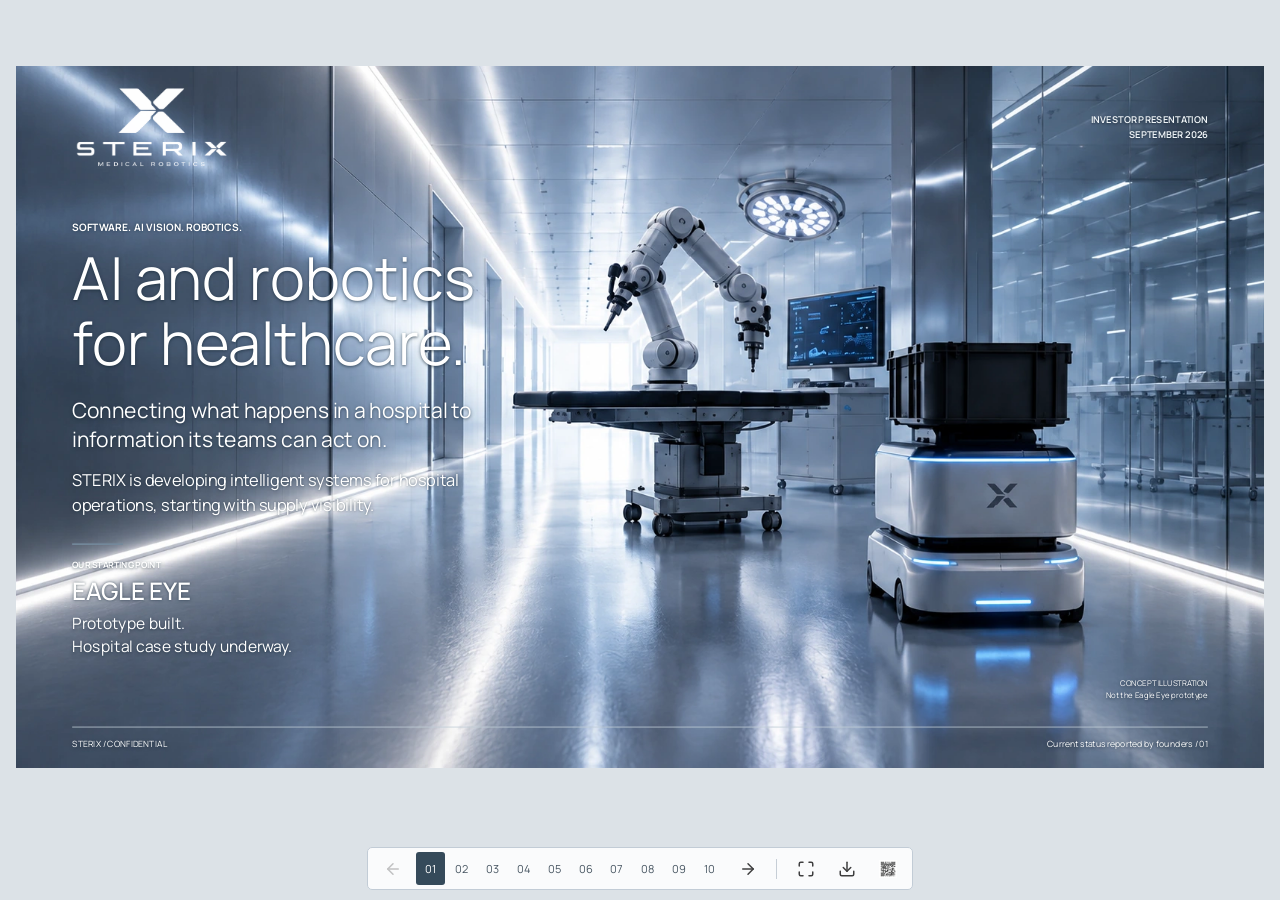
==== commit 5b62bf81: "Fix PDF cover text rendering while preserving web appearance" ====
--- a/public/index.html
+++ b/public/index.html
@@ -11,9 +11,9 @@
 <meta property="og:url" content="https://pitch.sterix.us/">
 <meta property="og:image" content="https://pitch.sterix.us/assets/hero-supplied.0e3d3bbb1139.webp">
 <title>STERIX | Investor Presentation</title>
-<link rel="stylesheet" href="styles.d0906f175a22.css">
+<link rel="stylesheet" href="styles.138b8b039765.css">
 <script src="deck.1eab50371f44.js" defer=""></script>
-<meta name="sterix-release" content="7e1e22ae320a"></head>
+<meta name="sterix-release" content="e2570310ceff"></head>
 <body>
 <main class="stage" aria-label="STERIX investor presentation">
 <div class="slides">
--- a/public/styles.138b8b039765.css
+++ b/public/styles.138b8b039765.css
@@ -0,0 +1,262 @@
+@font-face{font-family:Manrope;src:url('assets/Manrope.3ae11c49db04.ttf') format('truetype');font-weight:200 800;font-display:swap}
+:root{--ink:#28333c;--muted:#596772;--line:#c8d0d7;--accent:#526e87;--paper:#fafbfc;--scale:1}
+*{box-sizing:border-box;letter-spacing:0}
+html,body{margin:0;background:#dce2e7;color:var(--ink);font-family:Manrope,'Segoe UI',sans-serif;-webkit-font-smoothing:antialiased}
+body{height:100dvh;overflow:hidden}
+h1,h2,h3,p,figure,dl,dd{margin:0}h1,h2,h3{font-weight:450}
+a{color:inherit;text-underline-offset:3px}button,a{touch-action:manipulation}button,select{font:inherit}
+.stage{position:fixed;inset:0 0 66px;display:flex;align-items:center;justify-content:center;overflow:hidden}
+.slides{width:1600px;height:900px;flex:0 0 1600px;position:relative;transform:scale(var(--scale));transform-origin:center}
+.slide{position:relative;width:1600px;height:900px;overflow:hidden;background:var(--paper)}
+.slide[hidden]{display:none}
+.page-header{position:absolute;top:26px;left:72px;right:72px;height:104px;display:flex;align-items:center;justify-content:space-between;z-index:3}
+.logo{width:170px;height:96px;object-fit:contain}
+.folio{font-size:30px;line-height:1;font-weight:300}
+.page-body{position:relative;padding:158px 72px 0}
+.eyebrow{font-size:13px;line-height:1.5;font-weight:700;text-transform:uppercase;color:var(--accent);margin-bottom:13px}
+h2{font-size:53px;line-height:1.12;font-weight:400}
+h3{font-weight:600}
+.intro{font-size:23px;line-height:1.45;color:var(--muted);margin-top:17px;max-width:1320px}
+.page-footer{position:absolute;left:72px;right:72px;bottom:24px;display:flex;justify-content:space-between;gap:20px;padding-top:13px;border-top:1px solid var(--line);font-size:11px;line-height:1.4;color:var(--muted)}
+.sources{position:absolute;bottom:69px;left:72px;right:72px;font-size:11px;line-height:1.5;color:var(--muted)}
+.line-icon{width:43px;height:43px;opacity:.7}
+.scene{position:absolute;inset:0;width:100%;height:100%;object-fit:cover}
+.scene-shade{position:absolute;inset:0}
+.cover{color:#fff;--muted:#fff;--accent:#fff;--line:#becbd5;text-shadow:0 1px 4px #142635b3}
+.cover .scene-shade{display:none}
+.cover .logo{width:204px;height:115px;filter:brightness(0) invert(1)}
+.cover .horizon{color:#fff}
+.edition{font-size:12px;line-height:1.6;text-align:right;font-weight:650;color:#f0f5f8;text-shadow:0 1px 3px #233344}
+.cover-copy{position:absolute;top:197px;left:72px;width:610px}
+.cover h1{font-size:76px;line-height:1.1;font-weight:350}
+.cover .lead{font-size:27px;line-height:1.42;margin-top:25px;max-width:600px}
+.horizon{font-size:21px;line-height:1.5;color:#4f606e;margin-top:17px;max-width:560px}
+.proof{margin-top:34px}
+.proof-rule{display:block;height:2px;width:65px;background:#748a9c;margin-bottom:18px}
+.proof .eyebrow{font-size:11px;margin-bottom:6px}
+.proof h2{font-size:31px;font-weight:550}
+.proof>p:last-child{font-size:20px;line-height:1.45;margin-top:10px}
+.art-caption{position:absolute;right:72px;bottom:80px;padding:7px 0;color:#fff;font-size:10px;line-height:1.45;text-align:right}
+.cover .page-footer>span:last-child{color:#fff}
+.step-number{display:grid;place-items:center;flex:0 0 36px;width:36px;height:36px;font-size:13px;border:1px solid #94a6b5;border-radius:50%;color:#526778}
+.problem-grid{display:grid;grid-template-columns:1.15fr .95fr;gap:90px;margin-top:27px;height:335px}
+.needs article{display:flex;gap:24px;margin-bottom:27px}
+.needs h3{font-size:23px;line-height:1.3;margin-bottom:8px}
+.needs p{font-size:21px;line-height:1.45;color:var(--muted);max-width:580px}
+.context-column{display:grid;grid-template-columns:250px 1fr;gap:23px;align-items:center}
+.context-column figure{position:relative;height:360px}
+.context-column img{width:100%;height:335px;object-fit:contain;mix-blend-mode:multiply}
+.context-column figcaption{font-size:9px;line-height:1.4;text-align:center;color:var(--muted)}
+.context-column p{font-size:23px;line-height:1.5}
+.context-column strong{font-size:12px;font-weight:700;display:inline-block;margin-bottom:14px;color:var(--accent)}
+.baseline{font-size:19px;line-height:1.45;border-top:1px solid var(--line);padding-top:22px;margin-top:21px;color:var(--muted)}
+.baseline strong{font-size:12px;display:block;margin-bottom:8px;color:var(--ink)}
+.stats{display:grid;grid-template-columns:1fr 1fr 1fr;gap:40px;margin-top:26px}
+.stats article+article{border-left:1px solid var(--line);padding-left:40px}
+.stats .line-icon{width:40px;height:40px;margin-bottom:10px}
+.stat-value{font-size:82px;line-height:1.15;font-weight:350;display:block;white-space:nowrap;margin-bottom:12px}
+.stat-value span{font-size:43px}
+.stats h3{font-size:22px;line-height:1.35;margin-bottom:12px}
+.stats p{font-size:21px;line-height:1.45;color:var(--muted)}
+.stats small{display:block;font-size:11px;line-height:1.5;margin-top:16px;color:var(--muted)}
+.thesis{display:flex;gap:40px;align-items:baseline;border-top:1px solid var(--line);padding-top:18px;margin-top:19px}
+.thesis>span{font-size:12px;font-weight:700;flex:0 0 168px;color:var(--accent)}
+.thesis p{font-size:22px;line-height:1.4;max-width:1130px}
+.software .page-body{padding-top:151px}
+.software h2{font-size:49px}
+.software .intro{font-size:22px}
+.software-grid{display:grid;grid-template-columns:.95fr 1.05fr;gap:76px;margin-top:26px}
+.software-scope article+article{margin-top:19px}
+.stage-label{font-size:10px;line-height:1.5;font-weight:700;color:var(--accent)}
+.software-scope h3{font-size:20px;line-height:1.3;margin-top:4px}
+.software-scope p{font-size:18px;line-height:1.45;margin-top:5px;color:var(--muted)}
+.software-art>img{display:block;width:100%;height:302px;object-fit:cover}
+.software-art figcaption{font-size:10px;line-height:1.5;font-weight:650;color:var(--accent);margin-top:12px}
+.software-art p{font-size:16px;line-height:1.45;color:var(--muted);margin-top:6px}
+.concept-screen{border:1px solid #bbc7d1;border-radius:6px;background:#fff;overflow:hidden}
+.screen-top{display:flex;justify-content:space-between;gap:20px;background:#e8eef3;color:#405564;padding:14px 22px;font-size:10px;line-height:1.5;font-weight:650}
+.screen-content{padding:17px 24px 8px}
+.record-title{display:flex;gap:16px;align-items:center;margin-bottom:14px}
+.record-title img{width:31px;height:31px;opacity:.7}
+.record-title h3{font-size:22px;line-height:1.3;margin-top:2px}
+.concept-screen dl>div{display:grid;grid-template-columns:139px 1fr;gap:16px;border-top:1px solid #e1e6ea;padding:9px 0;align-items:baseline}
+.concept-screen dt{font-size:10px;line-height:1.5;font-weight:650;color:#647886}
+.concept-screen dd{font-size:16px;line-height:1.45}
+.screen-disclaimer{font-size:9px;line-height:1.5;padding:9px 24px 13px;color:#637481}
+.operating-loop{display:grid;grid-template-columns:1fr 24px 1.5fr 24px 1.3fr 24px 1.4fr;gap:17px;align-items:center;padding-top:23px;margin-top:28px;border-top:1px solid var(--line)}
+.operating-loop>div{display:flex;align-items:center;gap:12px}
+.operating-loop span{font-size:12px;color:#648095}
+.operating-loop strong{font-size:16px;line-height:1.4;font-weight:650}
+.operating-loop b{font-size:24px;font-weight:350;color:#7c8d9c}
+.evidence-grid{display:grid;grid-template-columns:1fr 1fr;gap:95px;margin-top:34px}
+.column-heading{font-size:13px;line-height:1.5;color:var(--accent);padding-bottom:14px;border-bottom:1px solid var(--line);margin-bottom:22px}
+.large-statement{font-size:31px;line-height:1.4}
+.supporting{font-size:20px;line-height:1.5;color:var(--muted);margin-top:15px;max-width:630px}
+.evidence-note{display:flex;gap:18px;margin-top:22px}
+.evidence-note img{width:29px;height:29px;flex:0 0 29px;opacity:.6}
+.evidence-note p{font-size:16px;line-height:1.5;color:var(--muted)}
+.test-list{list-style:none;margin:0;padding:0}
+.test-list li{font-size:21px;line-height:1.4;margin-bottom:15px;display:flex;gap:19px}
+.test-list span{font-size:12px;line-height:2.4;color:#738593}
+.test-boundary{font-size:16px;line-height:1.45;color:var(--muted);margin-top:14px}
+.current-flow{display:flex;align-items:center;gap:35px;border-top:1px solid var(--line);padding-top:22px;margin-top:24px}
+.current-flow>span{font-size:11px;color:var(--accent);margin-right:30px}
+.current-flow strong{font-size:17px;font-weight:600}
+.current-flow b{font-size:25px;font-weight:350;color:#7c8d9c}
+.portfolio{background:#fff}
+.portfolio .intro{font-size:21px}
+.concepts{display:grid;grid-template-columns:repeat(4,1fr);gap:28px;margin-top:18px}
+.concepts article{min-width:0}
+.concepts figure{height:278px;position:relative;overflow:hidden}
+.concepts figure img{display:block;width:100%;height:100%;object-fit:contain}
+.concept-category{font-size:10px;line-height:1.5;font-weight:650;color:var(--accent);margin-top:13px}
+.concepts h3{font-size:25px;line-height:1.2;min-height:61px;margin:11px 0}
+.concepts article>p:not(.concept-category){font-size:19px;line-height:1.45;color:var(--muted)}
+.commercial-steps{display:grid;grid-template-columns:repeat(3,1fr);gap:65px;margin-top:30px}
+.commercial-steps .step-number{margin-bottom:13px}
+.commercial-steps h3{font-size:23px;line-height:1.3;margin-bottom:10px}
+.commercial-steps p{font-size:20px;line-height:1.45;color:var(--muted)}
+.arr-band{display:grid;grid-template-columns:1.25fr 1fr 1fr 1fr;gap:35px;align-items:center;margin:29px -72px 0;padding:24px 72px;background:#e5ebef}
+.arr-band span{display:block;font-size:12px;line-height:1.4;color:#516774}
+.arr-band strong{display:block;font-size:48px;line-height:1.15;font-weight:350;margin-top:7px}
+.arr-band .price-assumption strong{font-size:61px}
+.arr-band .arr-scenario{border-left:1px solid #b9c5ce;padding-left:29px}
+.arr-band small{display:block;font-size:9px;line-height:1.5;color:#5c7280;margin-top:4px}
+.commercial-proof{font-size:17px;line-height:1.45;margin-top:13px;color:var(--muted)}
+.commercial-proof strong{font-size:11px;color:var(--ink);display:block;margin-bottom:6px}
+.capability-grid{display:grid;grid-template-columns:repeat(4,1fr);gap:40px;margin-top:41px}
+.capability-grid article+article{border-left:1px solid var(--line);padding-left:34px}
+.capability-grid .line-icon{width:50px;height:50px;margin-bottom:20px}
+.capability-grid h3{font-size:25px;line-height:1.25;margin-bottom:18px}
+.capability-grid p{font-size:20px;line-height:1.5;color:var(--muted)}
+.contribution{display:block;font-size:10px;line-height:1.5;font-weight:700;color:var(--accent);margin-top:25px}
+.team-thesis{display:flex;gap:60px;margin-top:35px;border-top:1px solid var(--line);padding-top:23px}
+.team-thesis span{font-size:12px;line-height:1.5;color:var(--accent);padding-top:4px}
+.team-thesis p{font-size:27px;line-height:1.4}
+.roadmap h2{font-size:49px}
+.timeline{display:grid;grid-template-columns:repeat(4,1fr);gap:38px;margin-top:40px;position:relative}
+.timeline:before{content:'';position:absolute;left:16px;right:0;top:18px;height:1px;background:#b4c1cb}
+.timeline article{position:relative;min-width:0}
+.timeline-head{display:flex;align-items:center;gap:14px}
+.timeline-head>span{display:grid;place-items:center;width:36px;height:36px;flex:0 0 36px;background:#435e73;color:white;border-radius:50%;font-size:12px}
+.timeline-head p{font-size:12px;line-height:1.5;background:var(--paper);padding-right:12px;color:var(--muted)}
+.timeline h3{font-size:24px;line-height:1.25;margin-top:23px;min-height:61px}
+.timeline article>p{font-size:20px;line-height:1.45;color:var(--muted);margin-top:17px;min-height:145px}
+.gate{border-top:1px solid var(--line);padding-top:15px;margin-top:12px}
+.gate span{font-size:10px;line-height:1.5;font-weight:700;color:var(--accent)}
+.gate p{font-size:18px;line-height:1.45;margin-top:8px}
+.roadmap-boundary{font-size:16px;line-height:1.45;color:var(--muted);margin-top:27px}
+.investment{color:#f2f7fa;--muted:#d4dfe7;--accent:#baccd9;--line:#8c9aa6}
+.investment .scene-shade{background:linear-gradient(90deg,rgba(22,34,45,.91) 0%,rgba(22,34,45,.88) 48%,rgba(22,34,45,.63) 75%,rgba(22,34,45,.2) 100%)}
+.investment .page-header{top:0;left:0;right:0;height:139px;padding:20px 72px;background:#edf2f6ed;color:#314452}
+.investment .page-body{padding-top:169px;max-width:1340px}
+.investment h2{font-size:46px}
+.raise-heading{display:flex;gap:48px;align-items:center;margin-top:15px}
+.raise-heading>strong{font-size:114px;line-height:1.1;font-weight:300;flex:0 0 250px}
+.raise-heading p{font-size:23px;line-height:1.5;color:#e0e8ee}
+.allocation-bar{height:6px;display:grid;grid-template-columns:80fr 8.3fr 11.7fr;gap:3px;margin-top:21px}
+.allocation-bar span:nth-child(1){background:#ecf3f7}.allocation-bar span:nth-child(2){background:#9fb6c8}.allocation-bar span:nth-child(3){background:#728a9d}
+.allocations{margin-top:15px}
+.allocations article{display:grid;grid-template-columns:142px 78px 1fr;gap:20px;align-items:start;border-bottom:1px solid #6f8291;padding:13px 0;min-height:82px}
+.allocations article>strong{font-size:33px;line-height:1.3;font-weight:450}
+.allocations article>span{font-size:16px;line-height:1.5;padding-top:8px;color:#c9d7e2}
+.allocations h3{font-size:20px;line-height:1.35}
+.allocations p{font-size:16px;line-height:1.45;color:#d5dfe7;margin-top:5px}
+.capital-boundary{font-size:15px;line-height:1.5;margin-top:21px;color:#d5dfe7;max-width:1140px}
+.capital-boundary strong{font-weight:650;color:#edf5fa}
+.investment-close{font-size:17px;line-height:1.5;font-weight:550;margin-top:22px}
+.investment .sources{max-width:1290px}
+.deck-qr{position:absolute;right:72px;top:526px;width:144px;text-align:center;text-decoration:none}
+.deck-qr img{display:block;width:144px;height:144px}
+.deck-qr span{display:block;font-size:10px;line-height:1.5;margin-top:10px;color:#fff}
+.controls{position:fixed;bottom:10px;left:50%;transform:translateX(-50%);height:43px;display:flex;align-items:center;gap:6px;background:#fafbfc;border:1px solid #c2ccd6;border-radius:5px;padding:4px 7px;z-index:5}
+.controls button,.controls a{width:35px;height:33px;display:grid;place-items:center;text-decoration:none;background:none;border:0;color:#485662;cursor:pointer;font-size:15px;border-radius:3px}
+.controls img{width:18px;height:18px;opacity:.75}
+.page-tabs{display:flex;gap:2px}.page-tabs button{font-size:11px;width:29px}
+.page-picker{display:none}
+.controls [aria-current=page]{background:#354a5a;color:white}
+.controls button:hover,.controls a:hover{background:#e2e7eb;color:#28333d}
+.controls button:disabled{opacity:.3;cursor:default}
+.controls button:focus-visible,.controls a:focus-visible,.controls select:focus-visible{outline:2px solid #526e87;outline-offset:2px}
+.control-divider{height:20px;width:1px;background:#c6ced6;margin:0 5px}
+.sr-only{position:absolute;width:1px;height:1px;overflow:hidden;clip-path:inset(50%);white-space:nowrap}
+@media(max-width:700px){
+body{background:var(--paper)}
+.stage{display:block;overflow-x:hidden;overflow-y:auto;padding-bottom:24px}
+.slides{width:100%;height:auto;transform:none}
+.slide{width:100%;height:auto;min-height:calc(100dvh - 66px);overflow:hidden;padding-bottom:22px}
+.page-header{position:relative;top:auto;left:auto;right:auto;margin:0 24px;height:108px;padding-top:12px}
+.logo{width:120px;height:68px}.folio{font-size:24px}
+.page-body,.software .page-body,.investment .page-body{padding:28px 24px 0;width:auto;max-width:none}
+.eyebrow{font-size:10px;margin-bottom:13px}
+h2,.software h2,.investment h2,.roadmap h2{font-size:32px;line-height:1.17}
+.intro,.software .intro,.portfolio .intro{font-size:18px;line-height:1.5;margin-top:20px}
+.page-footer{position:relative;left:auto;right:auto;bottom:auto;margin:28px 24px 0;font-size:9px}
+.sources,.investment .sources{position:relative;left:auto;right:auto;bottom:auto;margin:28px 24px 0;font-size:10px}
+.cover{background:#2b3f50}
+.cover .page-header{margin:0;padding:16px 24px;background:#2b3f50;height:110px}
+.cover .logo{width:135px;height:76px}.edition{font-size:9px;color:#fff}
+.cover .scene{height:330px;top:110px;object-position:72% center}
+.cover .scene-shade{display:none}
+.cover-copy{position:relative;top:auto;left:auto;width:auto;padding:355px 24px 0}
+.cover h1{font-size:45px;line-height:1.15}
+.cover .lead{font-size:21px;line-height:1.5;margin-top:21px}
+.horizon{font-size:18px}.proof{margin-top:27px}.proof h2{font-size:28px}.proof>p:last-child{font-size:19px}
+.art-caption{position:relative;right:auto;bottom:auto;display:table;margin:25px 24px 0;text-align:left;font-size:9px;padding:0;background:none}
+.cover .page-footer>span:last-child{background:none;color:var(--muted);padding:0}
+.problem-grid{grid-template-columns:1fr;gap:28px;height:auto;margin-top:30px}
+.needs article{gap:16px;margin-bottom:27px}.needs h3{font-size:21px}.needs p{font-size:18px}
+.context-column{grid-template-columns:1fr;gap:20px}.context-column figure{height:325px}.context-column img{height:300px}
+.context-column p{font-size:22px}.baseline{font-size:17px;margin-top:27px}.baseline strong{font-size:10px}
+.stats{grid-template-columns:1fr;gap:30px;margin-top:35px}
+.stats article+article{border-left:0;border-top:1px solid var(--line);padding:28px 0 0}
+.stat-value{font-size:78px}.stats h3{font-size:22px}.stats p{font-size:19px}
+.thesis{display:block;margin-top:30px}.thesis>span{display:block;margin-bottom:15px}.thesis p{font-size:21px}
+.software-grid{grid-template-columns:1fr;gap:29px;margin-top:29px}
+.software-art>img{height:auto;aspect-ratio:1672/941;object-fit:contain}
+.software-scope article+article{margin-top:25px}.software-scope h3{font-size:20px}.software-scope p{font-size:18px}
+.screen-top{padding:12px 14px;flex-wrap:wrap;gap:4px;font-size:9px}.screen-content{padding:18px 14px 6px}
+.record-title{gap:10px}.record-title img{width:26px;height:26px}.record-title h3{font-size:19px}
+.concept-screen dl>div{grid-template-columns:1fr;gap:4px;padding:10px 0}.concept-screen dd{font-size:16px}
+.screen-disclaimer{font-size:8px;padding:10px 14px 13px}
+.operating-loop{grid-template-columns:1fr;gap:15px;margin-top:27px}.operating-loop b{display:none}.operating-loop strong{font-size:16px}.operating-loop br{display:none}
+.evidence-grid{grid-template-columns:1fr;gap:32px;margin-top:29px}.large-statement{font-size:27px}
+.supporting{font-size:18px}.evidence-note p{font-size:16px}.test-list li{font-size:18px}
+.current-flow{flex-wrap:wrap;gap:16px;margin-top:30px}.current-flow>span{flex:0 0 100%;margin-right:0}.current-flow strong{font-size:14px}
+.concepts{grid-template-columns:1fr;gap:33px;margin-top:25px}
+.concepts figure{height:340px}.concepts h3{font-size:26px;min-height:0}.concepts article>p:not(.concept-category){font-size:19px}
+.commercial-steps{grid-template-columns:1fr;gap:30px;margin-top:30px}
+.commercial-steps h3{font-size:22px}.commercial-steps p{font-size:19px}
+.arr-band{grid-template-columns:1fr;gap:22px;margin:29px -24px 0;padding:28px 24px}
+.arr-band .arr-scenario{border-left:0;border-top:1px solid #bdcbd5;padding:18px 0 0}
+.arr-band strong{font-size:47px}.arr-band .price-assumption strong{font-size:61px}
+.commercial-proof{font-size:17px;margin-top:24px}
+.capability-grid{grid-template-columns:1fr;gap:32px;margin-top:35px}
+.capability-grid article+article{border-left:0;border-top:1px solid var(--line);padding:28px 0 0}
+.capability-grid h3{font-size:25px}.capability-grid p{font-size:19px}.capability-grid .line-icon{margin-bottom:16px}
+.contribution{margin-top:18px}.team-thesis{display:block;margin-top:30px}.team-thesis span{display:block;margin-bottom:16px}.team-thesis p{font-size:25px}
+.timeline{grid-template-columns:1fr;gap:32px;margin-top:34px}.timeline:before{display:none}
+.timeline article+article{border-top:1px solid var(--line);padding-top:27px}.timeline h3{font-size:25px;min-height:0;margin-top:18px}
+.timeline article>p{font-size:19px;min-height:0;margin-top:15px}.gate p{font-size:18px}.roadmap-boundary{font-size:16px;margin-top:32px}
+.investment .page-header{position:relative;top:auto;left:auto;right:auto;height:110px;margin:0;padding:16px 24px}
+.investment .scene-shade{background:#172938db}
+.raise-heading{display:block;margin-top:24px}.raise-heading>strong{font-size:100px}.raise-heading p{font-size:21px;margin-top:16px}.raise-heading br{display:none}
+.allocations article{grid-template-columns:1fr 1fr;gap:7px 18px;padding:19px 0}.allocations article>div{grid-column:1/-1}
+.allocations article>strong{font-size:32px}.allocations article>span{text-align:right}.allocations h3{font-size:18px;margin-top:6px}.allocations p{font-size:16px}
+.capital-boundary{font-size:15px;margin-top:24px}.investment-close{font-size:17px;margin-top:24px}
+.deck-qr{position:relative;right:auto;top:auto;display:block;width:144px;margin:28px 24px 0}
+.page-tabs{display:none}.page-picker{display:block;width:91px;height:32px;font-size:12px;border:1px solid #c3ced7;background:#fafbfc;color:#354a5a;border-radius:3px}
+}
+@page{size:1600px 900px;margin:0}
+@media print{
+html,body{background:white;width:1600px;height:auto;overflow:visible;-webkit-print-color-adjust:exact;print-color-adjust:exact}
+.stage{position:static;display:block;overflow:visible;padding:0}
+.slides{width:1600px;height:auto;transform:none!important;position:static}
+.slide,.slide[hidden]{display:block!important;width:1600px;height:900px;break-after:page;page-break-after:always}
+.slide:last-child{break-after:auto;page-break-after:auto}
+.controls,#page-status{display:none!important}
+.cover,.cover *{text-shadow:none!important}
+.cover{background:url('assets/print-background-1.6b2b791d90c6.jpg') center/100% 100% no-repeat}
+.investment{background:url('assets/print-background-10.333ea4edc400.jpg') center/100% 100% no-repeat}
+.cinematic .scene,.cinematic .scene-shade{display:none!important}
+}
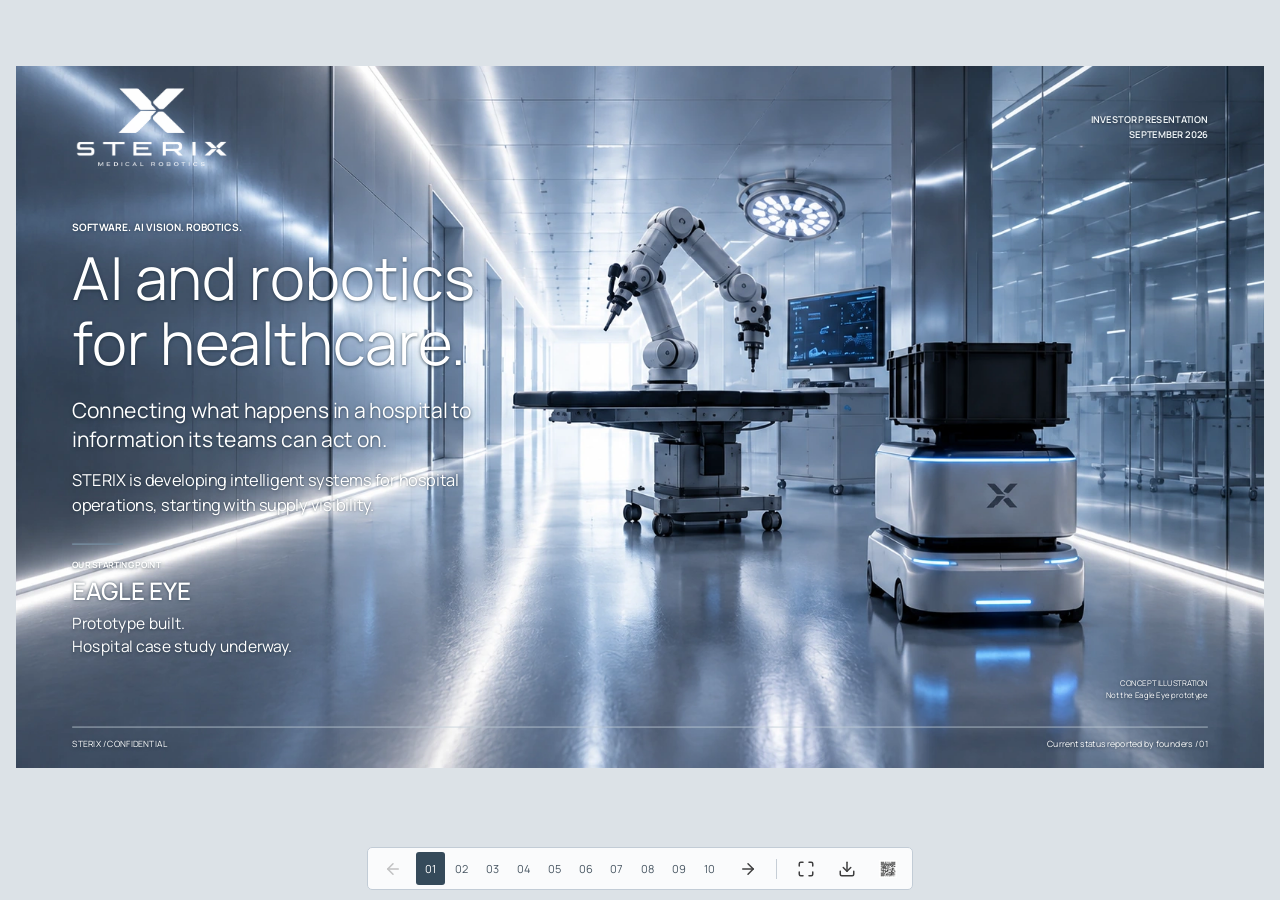
==== commit 3a03c0b2: "Use supplied slide artwork for 2 3 4 and corrected Scout portfolio" ====
--- a/public/index.html
+++ b/public/index.html
@@ -12,8 +12,8 @@
 <meta property="og:image" content="https://pitch.sterix.us/assets/hero-supplied.0e3d3bbb1139.webp">
 <title>STERIX | Investor Presentation</title>
 <link rel="stylesheet" href="styles.138b8b039765.css">
-<script src="deck.1eab50371f44.js" defer=""></script>
-<meta name="sterix-release" content="e2570310ceff"></head>
+<script src="deck.e9719e3f33b2.js" defer=""></script>
+<link rel="stylesheet" href="composition.3c13a7a02d4b.css"><meta name="sterix-release" content="7ef21d9cb671"></head>
 <body>
 <main class="stage" aria-label="STERIX investor presentation">
 <div class="slides">
@@ -33,7 +33,7 @@
 <footer class="page-footer"><span>STERIX / CONFIDENTIAL</span><span>Current status reported by founders / 01</span></footer>
 </section>
 
-<section class="slide problem" id="s2" aria-label="02 / The workflow gap" hidden="">
+<section class="slide problem reference-slide" id="s2" aria-label="02 / The workflow gap" hidden=""><img class="reference-art" src="assets/reference-slide-2.8cbcd593f8db.png" alt="" aria-hidden="true">
 <header class="page-header"><img class="logo" src="assets/logo.6b0d9ad7f511.png" alt="STERIX Medical Robotics"><span class="folio">02</span></header>
 <div class="page-body">
 <p class="eyebrow">START WITH A SPECIFIC WORKFLOW</p>
@@ -53,7 +53,7 @@
 <footer class="page-footer"><span>STERIX / THE PROBLEM</span><span>Validate a workflow before expanding / 02</span></footer>
 </section>
 
-<section class="slide opportunity" id="s3" aria-label="03 / Adoption context" hidden="">
+<section class="slide opportunity reference-slide" id="s3" aria-label="03 / Adoption context" hidden=""><img class="reference-art" src="assets/reference-slide-3.d7f28a5fbbb1.png" alt="" aria-hidden="true">
 <header class="page-header"><img class="logo" src="assets/logo.6b0d9ad7f511.png" alt="STERIX Medical Robotics"><span class="folio">03</span></header>
 <div class="page-body"><p class="eyebrow">ADOPTION CONTEXT, NOT OUR ADDRESSABLE MARKET</p><h2>WHY NOW: ROBOTICS AT SCALE.</h2>
 <p class="intro">Robotics is moving from technical possibility to repeated use. Healthcare adoption still has to be earned, workflow by workflow.</p>
@@ -68,7 +68,7 @@
 <footer class="page-footer"><span>STERIX / WHY NOW</span><span>Specific application. Measured proof. / 03</span></footer>
 </section>
 
-<section class="slide software" id="s4" aria-label="04 / The software" hidden="">
+<section class="slide software reference-slide" id="s4" aria-label="04 / The software" hidden=""><img class="reference-art" src="assets/reference-slide-4.ce145e81f59e.png" alt="" aria-hidden="true">
 <header class="page-header"><img class="logo" src="assets/logo.6b0d9ad7f511.png" alt="STERIX Medical Robotics"><span class="folio">04</span></header>
 <div class="page-body">
 <p class="eyebrow">PLANNED ARCHITECTURE / UNDER DEVELOPMENT</p>
@@ -99,11 +99,11 @@
 <footer class="page-footer"><span>STERIX / EAGLE EYE</span><span>Make the evidence inspectable / 05</span></footer>
 </section>
 
-<section class="slide portfolio" id="s6" aria-label="06 / Concept portfolio" hidden="">
+<section class="slide portfolio reference-slide" id="s6" aria-label="06 / Concept portfolio" hidden=""><img class="reference-art" src="assets/reference-slide-6.602e44be30a0.png" alt="" aria-hidden="true">
 <header class="page-header"><img class="logo" src="assets/logo.6b0d9ad7f511.png" alt="STERIX Medical Robotics"><span class="folio">06</span></header>
 <div class="page-body"><p class="eyebrow">A SHARED SOFTWARE APPROACH / A GATED HARDWARE ROADMAP</p><h2>WHAT WE'RE BUILDING NEXT.</h2><p class="intro">Different hospital tasks. A common ambition: useful evidence, human review and accountable action.</p>
 <div class="concepts">
-<article><figure><img src="assets/mobile-supplied.efd6587dafb5.webp" alt="Silver mobile robot with a black tote, concept illustration"></figure><p class="concept-category">MOBILE OBSERVATION / CONCEPT</p><h3>SCOUT</h3><p>Mobile inventory and camera observation, connected to records that staff can review.</p></article>
+<article><figure><img src="assets/mobile-supplied.efd6587dafb5.webp" alt="Scout sensor-mast mobile observation robot, concept illustration"></figure><p class="concept-category">MOBILE OBSERVATION / CONCEPT</p><h3>SCOUT</h3><p>Mobile inventory and camera observation, connected to records that staff can review.</p></article>
 <article><figure><img src="assets/trayguard-studio-original.584236eae730.webp" alt="Instrument inspection and handling concept illustration"></figure><p class="concept-category">INSPECTION + HANDLING / CONCEPT</p><h3>STERISIGHT +<br>TRAYGUARD</h3><p>Inspection records and assisted handling. Staff retain final release responsibility.</p></article>
 <article><figure><img src="assets/healthpod.91251e9805c1.webp" alt="Health screening pod concept illustration"></figure><p class="concept-category">SCREENING / CONCEPT</p><h3>HEALTHPOD</h3><p>Selected screening measurements organized for clinician review, not autonomous diagnosis.</p></article>
 <article><figure><img src="assets/arm-supplied.09ec283bd1b3.webp" alt="Medical robotic arm concept illustration"></figure><p class="concept-category">LONG-TERM / RESEARCH DIRECTION</p><h3>FUTURE SURGICAL<br>RESEARCH</h3><p>A separate research horizon, not a built product or a commitment to clinical deployment.</p></article>
--- a/public/composition.3c13a7a02d4b.css
+++ b/public/composition.3c13a7a02d4b.css
@@ -0,0 +1,7 @@
+/* User-supplied finished slides; verified HTML remains beneath the opaque artwork. */
+.reference-art{position:absolute;inset:0;display:block;width:100%;height:100%;object-fit:fill;z-index:4;pointer-events:none}
+@media(max-width:700px){
+ .slide.reference-slide{height:auto;min-height:0;aspect-ratio:1600/900;padding:0}
+ .reference-slide>:not(.reference-art){position:absolute!important;top:0!important;left:0!important;width:1px!important;height:1px!important;overflow:hidden!important;clip-path:inset(50%);padding:0!important;margin:0!important}
+}
+
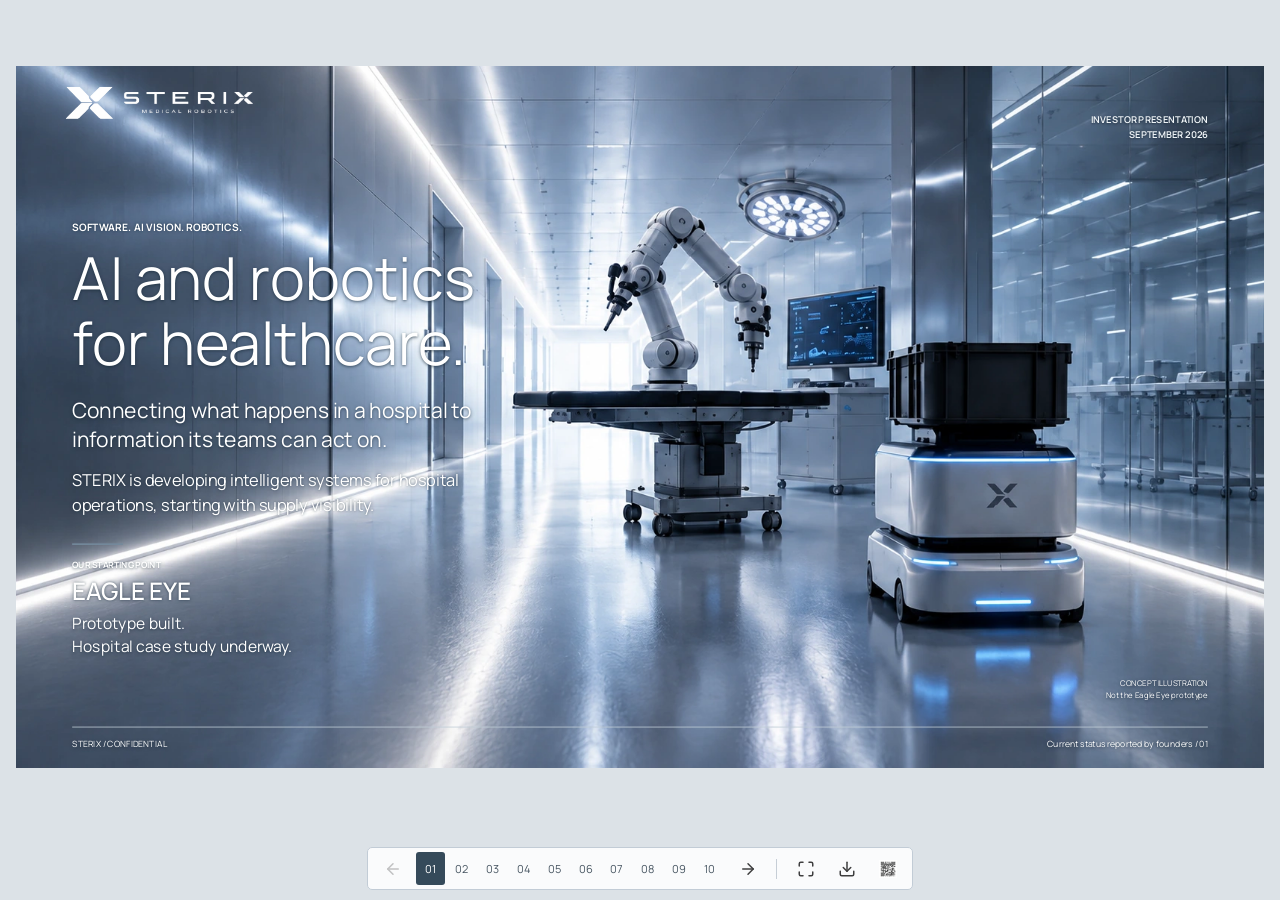
==== commit 3203472e: "Unify official header logos and synchronize complete image-backed PDF" ====
--- a/public/index.html
+++ b/public/index.html
@@ -12,8 +12,8 @@
 <meta property="og:image" content="https://pitch.sterix.us/assets/hero-supplied.0e3d3bbb1139.webp">
 <title>STERIX | Investor Presentation</title>
 <link rel="stylesheet" href="styles.138b8b039765.css">
-<script src="deck.e9719e3f33b2.js" defer=""></script>
-<link rel="stylesheet" href="composition.3c13a7a02d4b.css"><meta name="sterix-release" content="7ef21d9cb671"></head>
+<script src="deck.e9719e3f33b2.js" defer></script>
+<link rel="stylesheet" href="composition.39961706c0c1.css"><meta name="sterix-release" content="1285411494b8"></head>
 <body>
 <main class="stage" aria-label="STERIX investor presentation">
 <div class="slides">
@@ -31,7 +31,7 @@
 </div>
 <p class="art-caption">CONCEPT ILLUSTRATION<br>Not the Eagle Eye prototype</p>
 <footer class="page-footer"><span>STERIX / CONFIDENTIAL</span><span>Current status reported by founders / 01</span></footer>
-</section>
+<div class="brand-patch" aria-hidden="true"><img class="patch-background" src="assets/reference-slide-6.602e44be30a0.png" alt=""><span class="official-brand"><span class="brand-mark"><img src="assets/logo.6b0d9ad7f511.png" alt=""></span><span class="brand-word"><img src="assets/logo.6b0d9ad7f511.png" alt=""></span></span></div></section>
 
 <section class="slide problem reference-slide" id="s2" aria-label="02 / The workflow gap" hidden=""><img class="reference-art" src="assets/reference-slide-2.8cbcd593f8db.png" alt="" aria-hidden="true">
 <header class="page-header"><img class="logo" src="assets/logo.6b0d9ad7f511.png" alt="STERIX Medical Robotics"><span class="folio">02</span></header>
@@ -51,7 +51,7 @@
 </div>
 <p class="sources">Workflow hypothesis, not a proven market-wide gap. Established approaches: GS1 Healthcare standards; PAR Excellence inventory automation. See source notes.</p>
 <footer class="page-footer"><span>STERIX / THE PROBLEM</span><span>Validate a workflow before expanding / 02</span></footer>
-</section>
+<div class="brand-patch" aria-hidden="true"><img class="patch-background" src="assets/reference-slide-6.602e44be30a0.png" alt=""><span class="official-brand"><span class="brand-mark"><img src="assets/logo.6b0d9ad7f511.png" alt=""></span><span class="brand-word"><img src="assets/logo.6b0d9ad7f511.png" alt=""></span></span></div></section>
 
 <section class="slide opportunity reference-slide" id="s3" aria-label="03 / Adoption context" hidden=""><img class="reference-art" src="assets/reference-slide-3.d7f28a5fbbb1.png" alt="" aria-hidden="true">
 <header class="page-header"><img class="logo" src="assets/logo.6b0d9ad7f511.png" alt="STERIX Medical Robotics"><span class="folio">03</span></header>
@@ -66,7 +66,7 @@
 </div>
 <p class="sources"><a href="https://www.sec.gov/Archives/edgar/data/1035267/000103526726000010/isrg-20251231.htm">Intuitive 2025 Form 10-K, p. 68</a> · <a href="https://www.imarcgroup.com/medical-robotic-systems-market">IMARC: Medical Robotic Systems Market</a> · <a href="https://ifr.org/ifr-press-releases/news/global-robot-demand-in-factories-doubles-over-10-years">IFR: World Robotics 2025</a><br>Different categories and measurement periods. These figures are context, not STERIX revenue, demand or TAM.</p>
 <footer class="page-footer"><span>STERIX / WHY NOW</span><span>Specific application. Measured proof. / 03</span></footer>
-</section>
+<div class="brand-patch" aria-hidden="true"><img class="patch-background" src="assets/reference-slide-6.602e44be30a0.png" alt=""><span class="official-brand"><span class="brand-mark"><img src="assets/logo.6b0d9ad7f511.png" alt=""></span><span class="brand-word"><img src="assets/logo.6b0d9ad7f511.png" alt=""></span></span></div></section>
 
 <section class="slide software reference-slide" id="s4" aria-label="04 / The software" hidden=""><img class="reference-art" src="assets/reference-slide-4.ce145e81f59e.png" alt="" aria-hidden="true">
 <header class="page-header"><img class="logo" src="assets/logo.6b0d9ad7f511.png" alt="STERIX Medical Robotics"><span class="folio">04</span></header>
@@ -86,9 +86,10 @@
 </div>
 <p class="sources">Intended architecture from STERIX platform and strategy materials. Human accountability remains with staff. This is not a verified, deployed end-to-end platform.</p>
 <footer class="page-footer"><span>STERIX / THE SOFTWARE</span><span>From observation to accountable action / 04</span></footer>
-</section>
-
-<section class="slide evidence" id="s5" aria-label="05 / Eagle Eye evaluation" hidden="">
+<div class="brand-patch" aria-hidden="true"><img class="patch-background" src="assets/reference-slide-6.602e44be30a0.png" alt=""><span class="official-brand"><span class="brand-mark"><img src="assets/logo.6b0d9ad7f511.png" alt=""></span><span class="brand-word"><img src="assets/logo.6b0d9ad7f511.png" alt=""></span></span></div></section>
+
+<section class="slide evidence reference-slide" id="s5" aria-label="05 / Eagle Eye evaluation" hidden="">
+<img class="reference-art" src="assets/reference-slide-5.2af94737cdb6.png" alt="" aria-hidden="true">
 <header class="page-header"><img class="logo" src="assets/logo.6b0d9ad7f511.png" alt="STERIX Medical Robotics"><span class="folio">05</span></header>
 <div class="page-body"><p class="eyebrow">CURRENT PROOF POINT</p><h2>EAGLE EYE: BUILT AND<br>UNDER EVALUATION.</h2><p class="intro">The first application is deliberately narrow: supply presence, daily reports and staff review.</p>
 <div class="evidence-grid"><div><h3 class="column-heading">WHAT EXISTS</h3><p class="large-statement">A built prototype.<br>A hospital case study underway.</p><p class="supporting">Founder-reported status. The current workflow tracks gloves, wipes and briefs. Camera configuration and integration are being assessed.</p><div class="evidence-note"><img src="assets/icons/scan-line.8990b525703a.svg" alt=""><p>The pitch illustrations show a design direction, not photographs or exact renderings of the hospital prototype.</p></div></div>
@@ -97,7 +98,7 @@
 </div>
 <p class="sources">Source: founder status and September 14, 2026 integration/demo meeting summary. Proposed evaluation measures, not achieved results.</p>
 <footer class="page-footer"><span>STERIX / EAGLE EYE</span><span>Make the evidence inspectable / 05</span></footer>
-</section>
+<div class="brand-patch" aria-hidden="true"><img class="patch-background" src="assets/reference-slide-6.602e44be30a0.png" alt=""><span class="official-brand"><span class="brand-mark"><img src="assets/logo.6b0d9ad7f511.png" alt=""></span><span class="brand-word"><img src="assets/logo.6b0d9ad7f511.png" alt=""></span></span></div></section>
 
 <section class="slide portfolio reference-slide" id="s6" aria-label="06 / Concept portfolio" hidden=""><img class="reference-art" src="assets/reference-slide-6.602e44be30a0.png" alt="" aria-hidden="true">
 <header class="page-header"><img class="logo" src="assets/logo.6b0d9ad7f511.png" alt="STERIX Medical Robotics"><span class="folio">06</span></header>
@@ -110,9 +111,10 @@
 </div></div>
 <p class="sources">All images are concept illustrations; depicted shapes are not exact prototypes. Shared integration is an ambition, not a validated capability. Concepts are subject to feasibility, safety and applicable regulatory work.</p>
 <footer class="page-footer"><span>STERIX / THE PORTFOLIO</span><span>Prove the first workflow. Gate the next. / 06</span></footer>
-</section>
-
-<section class="slide business" id="s7" aria-label="07 / Commercial model" hidden="">
+<div class="brand-patch" aria-hidden="true"><img class="patch-background" src="assets/reference-slide-6.602e44be30a0.png" alt=""><span class="official-brand"><span class="brand-mark"><img src="assets/logo.6b0d9ad7f511.png" alt=""></span><span class="brand-word"><img src="assets/logo.6b0d9ad7f511.png" alt=""></span></span></div></section>
+
+<section class="slide business reference-slide" id="s7" aria-label="07 / Commercial model" hidden="">
+<img class="reference-art" src="assets/reference-slide-7.634217436a20.png" alt="" aria-hidden="true">
 <header class="page-header"><img class="logo" src="assets/logo.6b0d9ad7f511.png" alt="STERIX Medical Robotics"><span class="folio">07</span></header>
 <div class="page-body"><p class="eyebrow">PROPOSED COMMERCIAL MODEL</p><h2>FROM EVALUATION TO<br>RECURRING REVENUE.</h2><p class="intro">Sell a defined operational outcome first. Earn the right to become a recurring part of the workflow.</p>
 <div class="commercial-steps">
@@ -125,9 +127,10 @@
 </div>
 <p class="sources">Pricing is an unvalidated planning assumption. Site counts are arithmetic scenarios, not pipeline, contracted customers or a revenue forecast. Hardware and project fees excluded from ARR.</p>
 <footer class="page-footer"><span>STERIX / THE BUSINESS MODEL</span><span>Commercial evidence before commercial scale / 07</span></footer>
-</section>
-
-<section class="slide team" id="s8" aria-label="08 / Execution capabilities" hidden="">
+<div class="brand-patch" aria-hidden="true"><img class="patch-background" src="assets/reference-slide-6.602e44be30a0.png" alt=""><span class="official-brand"><span class="brand-mark"><img src="assets/logo.6b0d9ad7f511.png" alt=""></span><span class="brand-word"><img src="assets/logo.6b0d9ad7f511.png" alt=""></span></span></div></section>
+
+<section class="slide team reference-slide" id="s8" aria-label="08 / Execution capabilities" hidden="">
+<img class="reference-art" src="assets/reference-slide-8.e811df4fef43.png" alt="" aria-hidden="true">
 <header class="page-header"><img class="logo" src="assets/logo.6b0d9ad7f511.png" alt="STERIX Medical Robotics"><span class="folio">08</span></header>
 <div class="page-body"><p class="eyebrow">COLLECTIVE EXPERIENCE</p><h2>EXPERIENCE TO BUILD AND DEPLOY.</h2><p class="intro">Hospital technology needs more than a working device. It needs a workflow people can use, install, support and buy.</p>
 <div class="capability-grid">
@@ -140,9 +143,10 @@
 </div>
 <p class="sources">Founder-described collective capability areas. No individual credentials, named advisers or quantified track record are asserted on this page.</p>
 <footer class="page-footer"><span>STERIX / EXECUTION</span><span>Clinical context meets engineering discipline / 08</span></footer>
-</section>
-
-<section class="slide roadmap" id="s9" aria-label="09 / Milestones" hidden="">
+<div class="brand-patch" aria-hidden="true"><img class="patch-background" src="assets/reference-slide-6.602e44be30a0.png" alt=""><span class="official-brand"><span class="brand-mark"><img src="assets/logo.6b0d9ad7f511.png" alt=""></span><span class="brand-word"><img src="assets/logo.6b0d9ad7f511.png" alt=""></span></span></div></section>
+
+<section class="slide roadmap reference-slide" id="s9" aria-label="09 / Milestones" hidden="">
+<img class="reference-art" src="assets/reference-slide-9.a77b7343213a.png" alt="" aria-hidden="true">
 <header class="page-header"><img class="logo" src="assets/logo.6b0d9ad7f511.png" alt="STERIX Medical Robotics"><span class="folio">09</span></header>
 <div class="page-body"><p class="eyebrow">PROPOSED PROGRAM / MONTHS FROM FUNDING</p><h2>FOUR MILESTONES FOR THE NEXT 24 MONTHS.</h2><p class="intro">Each stage answers a different investment question. Progress depends on evidence, not the calendar alone.</p>
 <div class="timeline">
@@ -155,9 +159,10 @@
 </div>
 <p class="sources">Proposed stages, not promised results or dates of regulatory clearance. Detailed evaluation gates and cost categories are in the supporting notes.</p>
 <footer class="page-footer"><span>STERIX / THE ROADMAP</span><span>Workflow → demand → delivery → economics / 09</span></footer>
-</section>
-
-<section class="slide investment cinematic" id="s10" aria-label="10 / Proposed investment" hidden="">
+<div class="brand-patch" aria-hidden="true"><img class="patch-background" src="assets/reference-slide-6.602e44be30a0.png" alt=""><span class="official-brand"><span class="brand-mark"><img src="assets/logo.6b0d9ad7f511.png" alt=""></span><span class="brand-word"><img src="assets/logo.6b0d9ad7f511.png" alt=""></span></span></div></section>
+
+<section class="slide investment cinematic reference-slide" id="s10" aria-label="10 / Proposed investment" hidden="">
+<img class="reference-art" src="assets/reference-slide-10.beafee6f0abe.png" alt="" aria-hidden="true">
 <img class="scene" src="assets/closing-room-supplied.55da4eb701bb.webp" alt="Supplied empty blue-silver room, concept illustration">
 <div class="scene-shade"></div>
 <header class="page-header"><img class="logo" src="assets/logo.6b0d9ad7f511.png" alt="STERIX Medical Robotics"><span class="folio">10</span></header>
@@ -177,7 +182,7 @@
 <a class="deck-qr" href="https://pitch.sterix.us/#s1" aria-label="Open the shareable STERIX presentation"><img src="assets/pitch-qr.babd0de7a723.png" alt="QR code linking to pitch.sterix.us"><span>PITCH.STERIX.US</span></a>
 <p class="sources">Proposed use of funds and management planning assumptions. Program funding does not depend on assumed customer receipts. Background: concept illustration, not a STERIX-owned facility.</p>
 <footer class="page-footer"><span>STERIX / CONFIDENTIAL</span><span>Investment discussion / 10</span></footer>
-</section>
+<div class="brand-patch" aria-hidden="true"><img class="patch-background" src="assets/reference-slide-6.602e44be30a0.png" alt=""><span class="official-brand"><span class="brand-mark"><img src="assets/logo.6b0d9ad7f511.png" alt=""></span><span class="brand-word"><img src="assets/logo.6b0d9ad7f511.png" alt=""></span></span></div></section>
 </div>
 </main>
 <nav class="controls" aria-label="Presentation controls">
@@ -192,4 +197,6 @@
 <p id="page-status" class="sr-only" aria-live="polite"></p>
 
 
+
+
 </body></html>
--- a/public/composition.39961706c0c1.css
+++ b/public/composition.39961706c0c1.css
@@ -0,0 +1,20 @@
+/* Fixed supplied slide artwork with a separate official high-resolution logo layer. */
+.reference-art{position:absolute;inset:0;display:block;width:100%;height:100%;object-fit:fill;z-index:4;pointer-events:none}
+.brand-patch{position:absolute;left:0;top:0;width:27%;height:10.4%;overflow:hidden;z-index:5;pointer-events:none}
+.brand-patch>.patch-background{position:absolute;left:-100%;top:0;display:block;width:370.37037%;height:961.53846%;max-width:none;mask-image:linear-gradient(to right,#000 48.6%,transparent 54%),linear-gradient(to bottom,#000 9.05%,transparent 10.4%);mask-composite:intersect}
+.official-brand{position:absolute;left:14.815%;top:28%;width:55.556%;height:51.282%}
+.official-brand>span{position:absolute;display:block;overflow:hidden}
+.brand-mark{left:0;top:0;width:25.417%;height:91.667%}
+.brand-word{left:30.833%;top:14.583%;width:69.167%;height:60.417%}
+.official-brand .brand-mark img{position:absolute;display:block;width:239.344%;height:auto;max-width:none;left:-71%;top:-12.727%}
+.official-brand .brand-word img{position:absolute;display:block;width:106.024%;height:auto;max-width:none;left:-3.012%;top:-227.241%}
+.page-header .logo{visibility:hidden}
+.cover .patch-background{display:none}
+.cover .official-brand{filter:brightness(0) invert(1)}
+@media(max-width:700px){
+ .slide.reference-slide{height:auto;min-height:0;aspect-ratio:1600/900;padding:0}
+ .reference-slide>:not(.reference-art):not(.brand-patch){position:absolute!important;top:0!important;left:0!important;width:1px!important;height:1px!important;overflow:hidden!important;clip-path:inset(50%);padding:0!important;margin:0!important}
+ .cover .brand-patch{left:24px;top:26px;width:190px;height:48px}
+ .cover .official-brand{left:0;top:0;width:100%;height:79.167%}
+}
+
